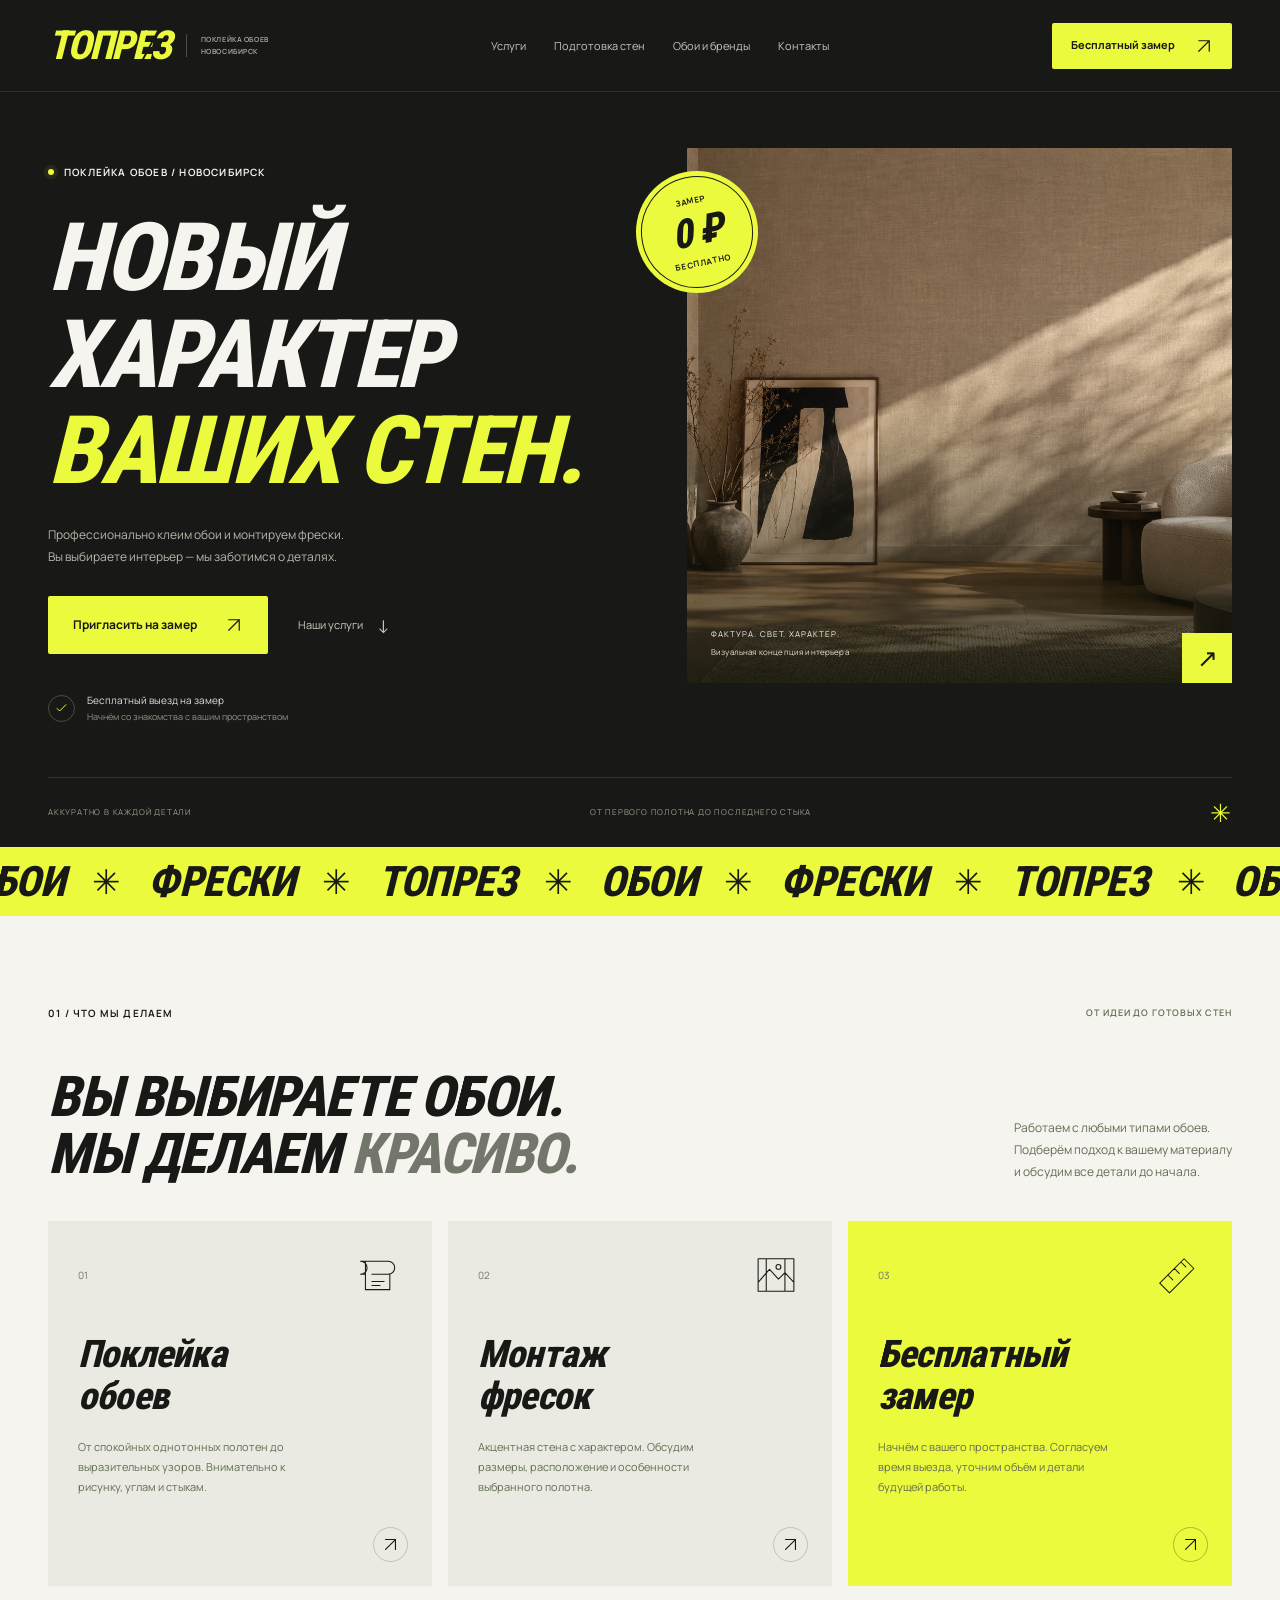
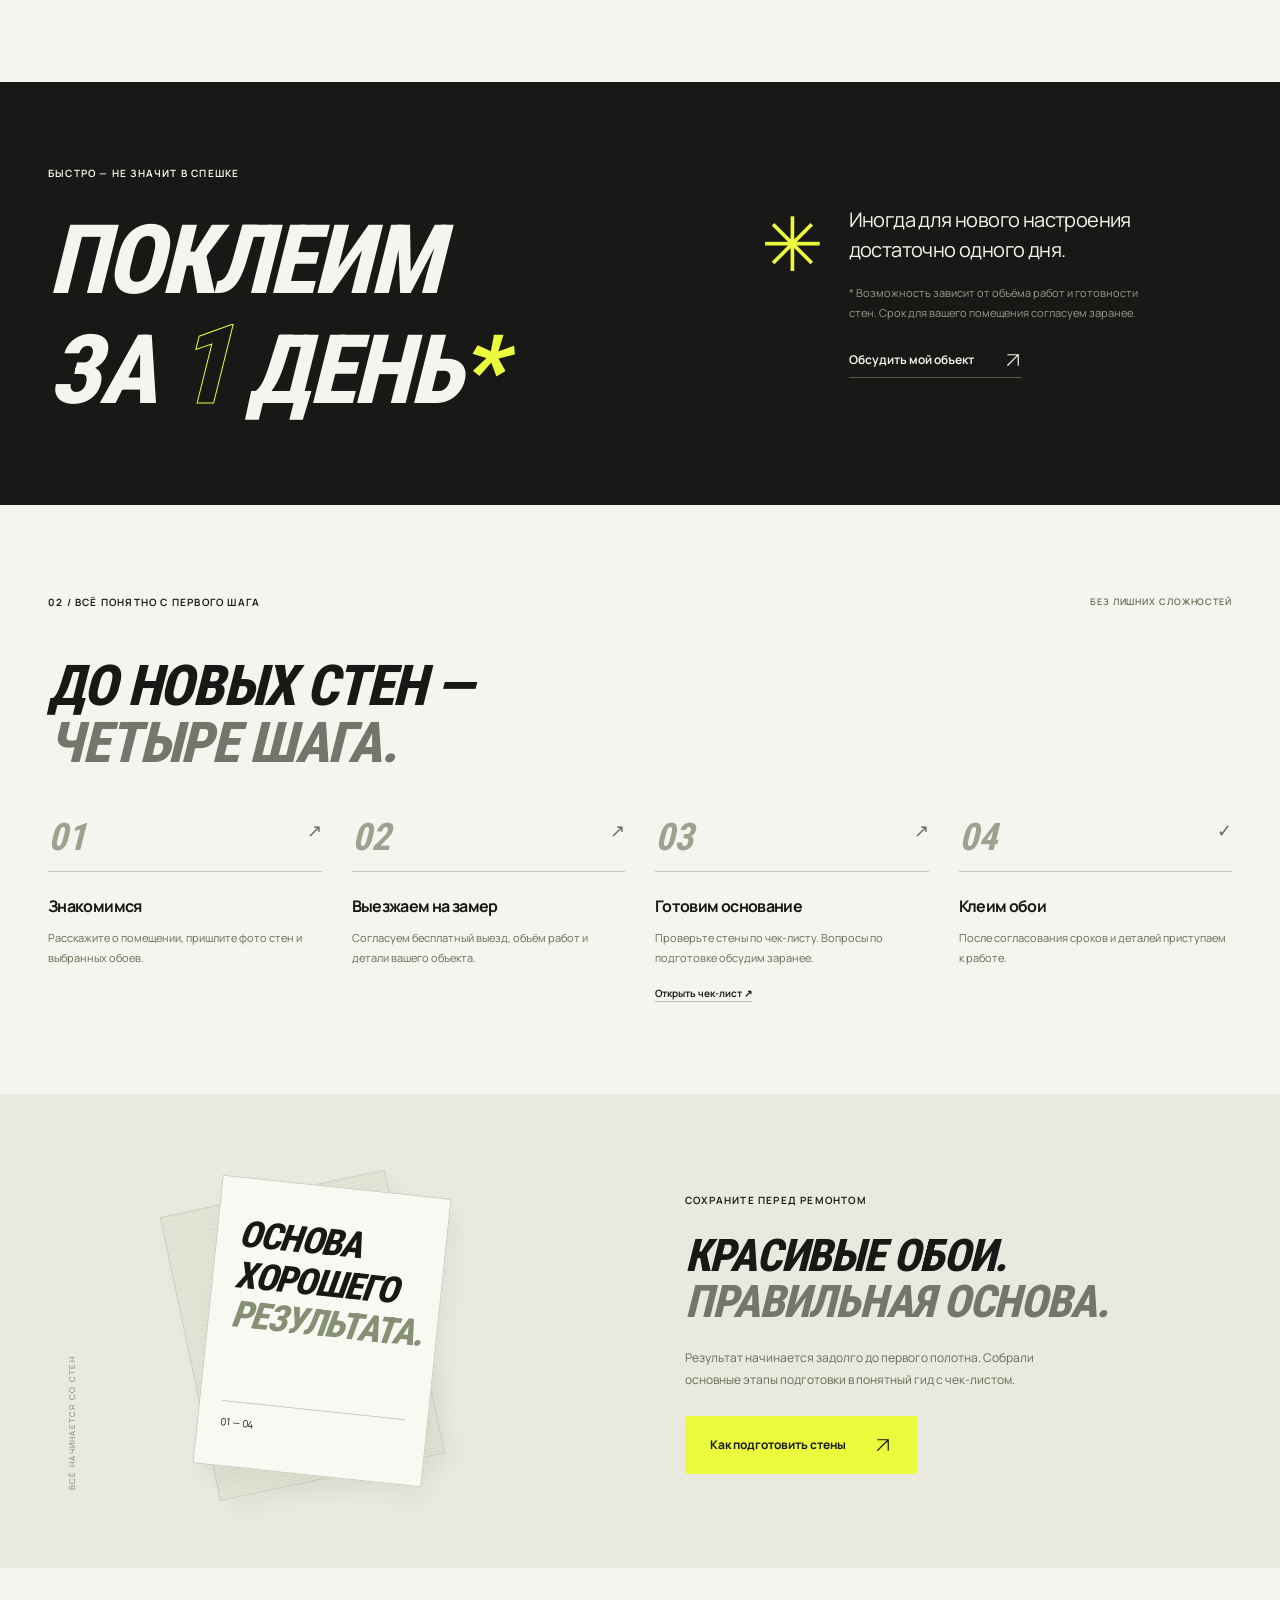
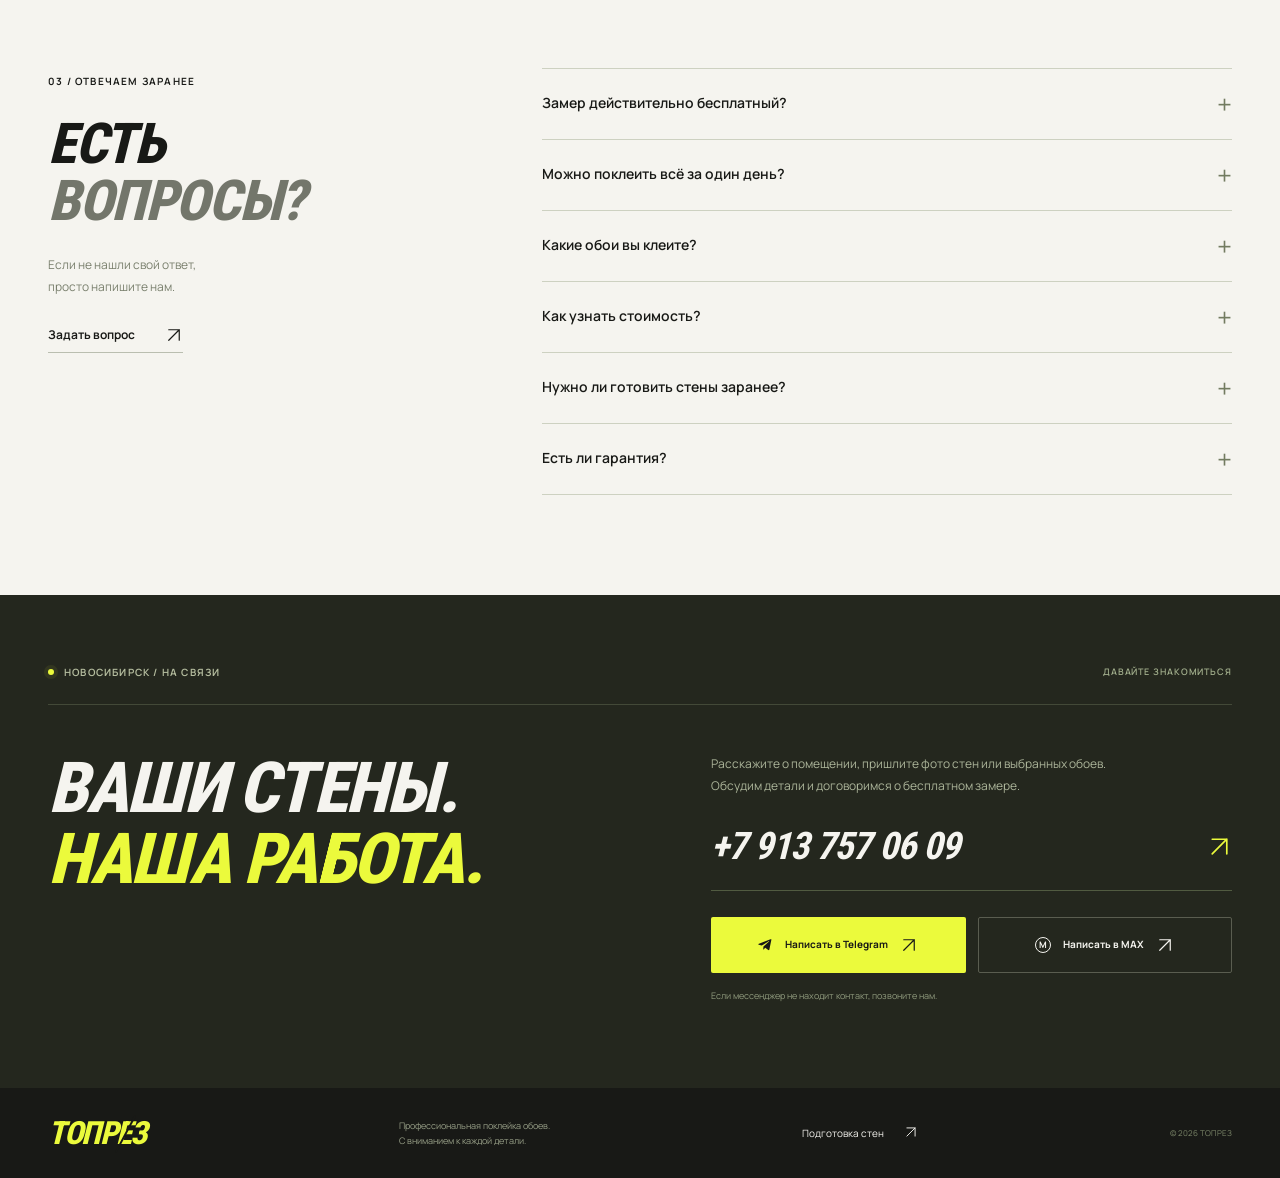
==== index.html @ 68a61044 "Publish TOPREZ wallpaper installation website" ====
<!doctype html><html lang="ru"><head><meta charset="UTF-8"><meta name="viewport" content="width=device-width,initial-scale=1"><meta name="theme-color" content="#181916"><title>ТОПРЕЗ — поклейка обоев в Новосибирске</title><meta name="description" content="Профессиональная поклейка любых типов обоев и монтаж фресок в Новосибирске. Бесплатный выезд на замеры."><meta property="og:title" content="ТОПРЕЗ — поклейка обоев в Новосибирске"><meta property="og:description" content="Профессиональная поклейка любых типов обоев и монтаж фресок в Новосибирске. Бесплатный выезд на замеры."><meta property="og:type" content="website"><link rel="icon" href="assets/favicon.svg" type="image/svg+xml"><link rel="stylesheet" href="assets/style.css"><script src="assets/settings.js" defer></script><script src="assets/app.js" defer></script></head><body class="page-home"><a class="skip-link" href="#main">К содержанию</a><header class="site-header"><div class="wrap header-inner"><a class="brand" href="index.html" aria-label="ТОПРЕЗ — главная"><span class="wordmark">ТОПРЕЗ<span class="brand-cut" aria-hidden="true"></span></span><span class="brand-caption">ПОКЛЕЙКА ОБОЕВ <br>НОВОСИБИРСК</span></a><nav id="navigation" aria-label="Основная навигация"><a href="index.html#services">Услуги</a><a  href="preparation/index.html">Подготовка стен</a><a  href="wallpapers/index.html">Обои и бренды</a><a href="#contact">Контакты</a></nav><button class="button button-small header-cta" data-contact>Бесплатный замер <svg viewBox="0 0 24 24" fill="none" aria-hidden="true"><path d="M5 19 19 5M5 5h14v14"/></svg></button><button class="menu-button" aria-label="Открыть меню" aria-expanded="false" aria-controls="navigation"><span></span><span></span></button></div></header><main id="main"><section class="hero"><div class="wrap hero-grid"><div class="hero-copy"><span class="eyebrow"><span class="dot"></span> ПОКЛЕЙКА ОБОЕВ / НОВОСИБИРСК</span><h1>НОВЫЙ <br>ХАРАКТЕР <br><span>ВАШИХ СТЕН.</span></h1><p class="hero-description">Профессионально клеим обои и монтируем фрески.<br class="desktop-only"> Вы выбираете интерьер — мы заботимся о деталях.</p><div class="hero-actions"><button class="button" data-contact>Пригласить на замер <svg viewBox="0 0 24 24" fill="none" aria-hidden="true"><path d="M5 19 19 5M5 5h14v14"/></svg></button><a class="hero-secondary" href="#services">Наши услуги <span>↓</span></a></div><div class="hero-guarantee"><svg viewBox="0 0 24 24" fill="none" aria-hidden="true"><path d="m5 12 4 4L19 6"/></svg><span>Бесплатный выезд на замер <br><small>Начнём со знакомства с вашим пространством</small></span></div></div><div class="hero-visual"><img src="assets/interior.webp" width="1536" height="1024" fetchpriority="high" alt="Пример интерьера: фактурные бежевые обои, мягкое кресло и тёплый солнечный свет"><div class="image-caption"><span>ФАКТУРА. СВЕТ. ХАРАКТЕР.</span><span>Визуальная концепция интерьера</span></div><div class="hero-stamp"><span>ЗАМЕР</span><strong>0 ₽</strong><span>БЕСПЛАТНО</span></div><div class="image-corner" aria-hidden="true">↗</div></div></div><div class="hero-bottom wrap"><span>АККУРАТНО В КАЖДОЙ ДЕТАЛИ</span><span>ОТ ПЕРВОГО ПОЛОТНА ДО ПОСЛЕДНЕГО СТЫКА</span><span class="tiny-cross" aria-hidden="true">✳</span></div></section>
<div class="brand-strip" aria-hidden="true"><div>ОБОИ <span>✳</span> ФРЕСКИ <span>✳</span> ТОПРЕЗ <span>✳</span> ОБОИ <span>✳</span> ФРЕСКИ <span>✳</span> ТОПРЕЗ <span>✳</span> ОБОИ <span>✳</span> ФРЕСКИ</div></div>
<section class="services light-section" id="services"><div class="wrap"><div class="section-top"><span class="eyebrow">01 / ЧТО МЫ ДЕЛАЕМ</span><span class="section-number">ОТ ИДЕИ ДО ГОТОВЫХ СТЕН</span></div><div class="section-heading"><h2>ВЫ ВЫБИРАЕТЕ ОБОИ. <br>МЫ ДЕЛАЕМ <em>КРАСИВО.</em></h2><p>Работаем с любыми типами обоев. <br>Подберём подход к вашему материалу <br>и обсудим все детали до начала.</p></div><div class="service-grid"><article class="service-card"><div class="card-top"><span>01</span><svg viewBox="0 0 64 64" fill="none" aria-hidden="true"><path d="M13 15h34a8 8 0 0 1 0 16H27M13 15a8 8 0 1 1 0 16h6V15m0 0v35h30V31M27 40h15M27 45h10"/></svg></div><h3>Поклейка <br>обоев</h3><p>От спокойных однотонных полотен до выразительных узоров. Внимательно к рисунку, углам и стыкам.</p><button class="circle-link" data-contact aria-label="Обсудить поклейку обоев"><svg viewBox="0 0 24 24" fill="none" aria-hidden="true"><path d="M5 19 19 5M5 5h14v14"/></svg></button></article><article class="service-card"><div class="card-top"><span>02</span><svg viewBox="0 0 64 64" fill="none" aria-hidden="true"><path d="M10 12h44v40H10zM10 41l14-16 11 12 8-8 11 12M20 12v40M43 12v40"/><circle cx="35" cy="22" r="3"/></svg></div><h3>Монтаж <br>фресок</h3><p>Акцентная стена с характером. Обсудим размеры, расположение и особенности выбранного полотна.</p><button class="circle-link" data-contact aria-label="Обсудить монтаж фрески"><svg viewBox="0 0 24 24" fill="none" aria-hidden="true"><path d="M5 19 19 5M5 5h14v14"/></svg></button></article><article class="service-card service-card-yellow"><div class="card-top"><span>03</span><svg viewBox="0 0 64 64" fill="none" aria-hidden="true"><path d="m12 42 30-30 12 12-30 30zM22 32l6 6M30 24l6 6M38 16l6 6"/></svg></div><h3>Бесплатный <br>замер</h3><p>Начнём с вашего пространства. Согласуем время выезда, уточним объём и детали будущей работы.</p><button class="circle-link" data-contact aria-label="Договориться о бесплатном замере"><svg viewBox="0 0 24 24" fill="none" aria-hidden="true"><path d="M5 19 19 5M5 5h14v14"/></svg></button></article></div></div></section>
<section class="day-section"><div class="wrap day-grid"><div><span class="eyebrow">БЫСТРО — НЕ ЗНАЧИТ В СПЕШКЕ</span><h2>ПОКЛЕИМ <br>ЗА <span class="outline-text">1</span> ДЕНЬ<span class="yellow">*</span></h2></div><div class="day-copy"><span class="asterisk" aria-hidden="true">✳</span><p>Иногда для нового настроения <br>достаточно одного дня.</p><small>* Возможность зависит от объёма работ и готовности стен. Срок для вашего помещения согласуем заранее.</small><button class="text-link light-link" data-contact>Обсудить мой объект <svg viewBox="0 0 24 24" fill="none" aria-hidden="true"><path d="M5 19 19 5M5 5h14v14"/></svg></button></div></div></section>
<section class="process light-section"><div class="wrap"><div class="section-top"><span class="eyebrow">02 / ВСЁ ПОНЯТНО С ПЕРВОГО ШАГА</span><span class="section-number">БЕЗ ЛИШНИХ СЛОЖНОСТЕЙ</span></div><h2>ДО НОВЫХ СТЕН — <br><em>ЧЕТЫРЕ ШАГА.</em></h2><div class="steps-grid"><article><span class="step-no">01<span>↗</span></span><h3>Знакомимся</h3><p>Расскажите о помещении, пришлите фото стен и выбранных обоев.</p></article><article><span class="step-no">02<span>↗</span></span><h3>Выезжаем на замер</h3><p>Согласуем бесплатный выезд, объём работ и детали вашего объекта.</p></article><article><span class="step-no">03<span>↗</span></span><h3>Готовим основание</h3><p>Проверьте стены по чек-листу. Вопросы по подготовке обсудим заранее.</p><a href="preparation/index.html">Открыть чек-лист ↗</a></article><article><span class="step-no">04<span>✓</span></span><h3>Клеим обои</h3><p>После согласования сроков и деталей приступаем к работе.</p></article></div></div></section>
<section class="preparation-teaser"><div class="wrap prep-teaser-grid"><div class="paper-art" aria-hidden="true"><div class="paper-sheet sheet-back"></div><div class="paper-sheet sheet-front"><span>ОСНОВА <br>ХОРОШЕГО <br><b>РЕЗУЛЬТАТА.</b></span><i>01 — 04</i></div><span class="paper-note">ВСЁ НАЧИНАЕТСЯ СО СТЕН</span></div><div><span class="eyebrow">СОХРАНИТЕ ПЕРЕД РЕМОНТОМ</span><h2>КРАСИВЫЕ ОБОИ. <br><em>ПРАВИЛЬНАЯ ОСНОВА.</em></h2><p>Результат начинается задолго до первого полотна. Собрали основные этапы подготовки в понятный гид с чек-листом.</p><a class="button" href="preparation/index.html">Как подготовить стены <svg viewBox="0 0 24 24" fill="none" aria-hidden="true"><path d="M5 19 19 5M5 5h14v14"/></svg></a></div></div></section>
<section class="faq light-section"><div class="wrap faq-grid"><div><span class="eyebrow">03 / ОТВЕЧАЕМ ЗАРАНЕЕ</span><h2>ЕСТЬ <br><em>ВОПРОСЫ?</em></h2><p>Если не нашли свой ответ, <br>просто напишите нам.</p><button class="text-link" data-contact>Задать вопрос <svg viewBox="0 0 24 24" fill="none" aria-hidden="true"><path d="M5 19 19 5M5 5h14v14"/></svg></button></div><div class="faq-list"><details><summary>Замер действительно бесплатный?<span aria-hidden="true">+</span></summary><p>Да, выезд на замеры бесплатный. Свяжитесь с нами, чтобы согласовать адрес и удобное время.</p></details><details><summary>Можно поклеить всё за один день?<span aria-hidden="true">+</span></summary><p>Это зависит от объёма работ, выбранного материала и готовности стен. Возможность поклейки за один день обсудим для вашего помещения заранее.</p></details><details><summary>Какие обои вы клеите?<span aria-hidden="true">+</span></summary><p>Работаем с любыми типами обоев и монтируем фрески. Пришлите название материала, фото этикетки или ссылку — обсудим детали вашего объекта.</p></details><details><summary>Как узнать стоимость?<span aria-hidden="true">+</span></summary><p>Стоимость зависит от объёма и особенностей работ. Напишите нам, приложите фото стен и выбранных обоев. Детали согласуем перед началом.</p></details><details><summary>Нужно ли готовить стены заранее?<span aria-hidden="true">+</span></summary><p>Да, обоям нужно подготовленное основание. Основные этапы собраны на отдельной странице «Подготовка стен». Если сомневаетесь в состоянии стен, обсудите это с нами до начала работ.</p></details><details><summary>Есть ли гарантия?<span aria-hidden="true">+</span></summary><p>Да, предоставляем гарантию качества. Условия и срок гарантии уточняйте при согласовании работ.</p></details></div></div></section></main><section class="contact-section" id="contact"><div class="wrap"><div class="section-top"><span class="eyebrow"><span class="dot"></span> НОВОСИБИРСК / НА СВЯЗИ</span><span class="section-number">ДАВАЙТЕ ЗНАКОМИТЬСЯ</span></div><div class="contact-grid"><h2>ВАШИ СТЕНЫ. <br><span>НАША РАБОТА.</span></h2><div class="contact-copy"><p>Расскажите о помещении, пришлите фото стен или выбранных обоев. Обсудим детали и договоримся о бесплатном замере.</p><a class="phone-link" href="tel:+79137570609">+7 913 757 06 09 <svg viewBox="0 0 24 24" fill="none" aria-hidden="true"><path d="M5 19 19 5M5 5h14v14"/></svg></a><div class="contact-buttons"><a class="button" href="https://t.me/+79137570609" target="_blank" rel="noopener noreferrer"><svg viewBox="0 0 24 24" aria-hidden="true" fill="currentColor"><path d="M21.4 4.2 18.2 20c-.2 1.1-.9 1.3-1.8.8l-4.8-3.5-2.3 2.2c-.3.3-.5.5-1 .5l.4-4.9 9-8.1c.4-.4-.1-.6-.6-.3L6 13.7l-4.8-1.5c-1-.3-1-1 .2-1.4L20 3.6c.9-.3 1.7.2 1.4.6Z"/></svg> Написать в Telegram <svg viewBox="0 0 24 24" fill="none" aria-hidden="true"><path d="M5 19 19 5M5 5h14v14"/></svg></a><button class="button button-outline" data-max><span class="max-symbol" aria-hidden="true">М</span> Написать в MAX <svg viewBox="0 0 24 24" fill="none" aria-hidden="true"><path d="M5 19 19 5M5 5h14v14"/></svg></button></div><p class="contact-note">Если мессенджер не находит контакт, позвоните нам.</p></div></div></div></section><footer class="footer"><div class="wrap footer-inner"><a class="brand" href="index.html" aria-label="ТОПРЕЗ — главная"><span class="wordmark">ТОПРЕЗ<span class="brand-cut" aria-hidden="true"></span></span></a><p>Профессиональная поклейка обоев. <br>С вниманием к каждой детали.</p><a href="preparation/index.html">Подготовка стен <svg viewBox="0 0 24 24" fill="none" aria-hidden="true"><path d="M5 19 19 5M5 5h14v14"/></svg></a><span>© 2026 ТОПРЕЗ</span></div></footer><div class="mobile-contact"><a href="tel:+79137570609" aria-label="Позвонить"><svg viewBox="0 0 24 24" fill="none" aria-hidden="true"><path d="m8 3 3 5-3 3c2 3 3 4 6 5l3-3 4 3c0 4-2 6-5 5C9 19 4 14 3 8 2 5 4 3 8 3Z"/></svg></a><button class="button" data-contact>Записаться на замер <svg viewBox="0 0 24 24" fill="none" aria-hidden="true"><path d="M5 19 19 5M5 5h14v14"/></svg></button></div><dialog id="contact-dialog" aria-labelledby="dialog-title"><button class="dialog-close" aria-label="Закрыть">×</button><div class="eyebrow">БЕСПЛАТНЫЙ ЗАМЕР</div><h2 id="dialog-title">ОБСУДИМ <br>ВАШИ СТЕНЫ?</h2><p id="dialog-copy">Выберите удобный способ связи. Расскажите, какие обои вы выбрали и когда планируете начать.</p><a class="dialog-phone" href="tel:+79137570609">+7 913 757 06 09</a><div class="dialog-actions"><a class="button" id="dialog-telegram" href="https://t.me/+79137570609" target="_blank" rel="noopener noreferrer"><svg viewBox="0 0 24 24" aria-hidden="true" fill="currentColor"><path d="M21.4 4.2 18.2 20c-.2 1.1-.9 1.3-1.8.8l-4.8-3.5-2.3 2.2c-.3.3-.5.5-1 .5l.4-4.9 9-8.1c.4-.4-.1-.6-.6-.3L6 13.7l-4.8-1.5c-1-.3-1-1 .2-1.4L20 3.6c.9-.3 1.7.2 1.4.6Z"/></svg> Telegram <svg viewBox="0 0 24 24" fill="none" aria-hidden="true"><path d="M5 19 19 5M5 5h14v14"/></svg></a><button class="button button-dark" id="dialog-max">MAX <svg viewBox="0 0 24 24" fill="none" aria-hidden="true"><path d="M5 19 19 5M5 5h14v14"/></svg></button><button class="button button-outline-dark" id="copy-phone">Скопировать номер</button><a class="dialog-call" href="tel:+79137570609"><svg viewBox="0 0 24 24" fill="none" aria-hidden="true"><path d="m8 3 3 5-3 3c2 3 3 4 6 5l3-3 4 3c0 4-2 6-5 5C9 19 4 14 3 8 2 5 4 3 8 3Z"/></svg> Позвонить</a></div><p id="copy-status" role="status" aria-live="polite"></p><a id="open-max" class="text-link" href="https://web.max.ru/" target="_blank" rel="noopener noreferrer" hidden>Открыть MAX <svg viewBox="0 0 24 24" fill="none" aria-hidden="true"><path d="M5 19 19 5M5 5h14v14"/></svg></a></dialog><div class="toast" role="status" aria-live="polite"></div></body></html>
---- assets/style.css ----
@font-face{font-family:Display;src:url('display.ttf') format('truetype');font-display:swap;font-weight:100 900}@font-face{font-family:Text;src:url('text.ttf') format('truetype');font-display:swap;font-weight:100 900}
:root{--ink:#181916;--yellow:#ebfa3c;--paper:#f5f4ef;--muted:#9e9f96;--line:#d8d8cf;--display:Display,'Arial Narrow',Impact,sans-serif;--text:Text,Arial,sans-serif}*{box-sizing:border-box}html{scroll-behavior:smooth;scroll-padding-top:96px}body{margin:0;background:var(--ink);color:var(--paper);font:15px/1.6 var(--text);-webkit-font-smoothing:antialiased}body.menu-open,body.dialog-open{overflow:hidden}button,input{font:inherit}a{color:inherit;text-decoration:none}button{cursor:pointer}button,a,input,summary{touch-action:manipulation}button{color:inherit}svg{width:24px;height:24px;flex-shrink:0;stroke:currentColor;stroke-width:1.6;stroke-linecap:round;stroke-linejoin:round}svg[fill=currentColor]{stroke:none}img{max-width:100%;display:block}button{border:0;background:none}button:disabled{cursor:default}a:focus-visible,button:focus-visible,summary:focus-visible,[tabindex]:focus-visible{outline:3px solid #8b9c00;outline-offset:5px}.site-header a:focus-visible,.site-header button:focus-visible,.contact-section a:focus-visible,.contact-section button:focus-visible{outline-color:var(--yellow)}[hidden]{display:none!important}::selection{background:var(--yellow);color:var(--ink)}h1,h2,h3,p{margin-top:0}h1,h2{font-family:var(--display);font-weight:800;font-style:italic;letter-spacing:-.025em;line-height:1.02}h1{font-size:clamp(64px,7.9vw,120px)}h2{font-size:clamp(40px,4.4vw,66px)}h3{font-size:22px;line-height:1.25;letter-spacing:-.04em}h2 em{font-style:inherit;color:#73766b}p{margin-bottom:24px}small{font-size:12px;line-height:1.6}a,button{transition:background .2s,color .2s,transform .2s}.wrap{width:min(1320px,calc(100% - 96px));margin-inline:auto}.yellow{color:var(--yellow)}.eyebrow{font-size:10px;letter-spacing:.12em;font-weight:650;display:inline-flex;gap:10px;align-items:center;line-height:1.5}.dot{width:6px;height:6px;border-radius:50%;background:var(--yellow);display:inline-block;box-shadow:0 0 0 4px #ebfa3c12}.section-top{display:flex;justify-content:space-between;gap:24px;align-items:center;margin-bottom:48px}.section-number{font-size:9px;font-weight:600;letter-spacing:.1em;color:#797c70}.button{display:inline-flex;justify-content:center;align-items:center;gap:28px;padding:19px 24px;background:var(--yellow);color:var(--ink);font-size:12px;font-weight:700;line-height:1.3;min-height:56px;border:1px solid transparent;border-radius:2px}.button:hover{background:#f2ff78;transform:translateY(-2px)}.button svg{width:18px;height:18px}.button-small{min-height:44px;padding:13px 18px;gap:20px;font-size:11px}.button-dark{background:var(--ink);color:var(--paper)}.button-dark:hover{background:#34362e}.button-outline{border-color:#5a5d50;background:transparent;color:var(--paper)}.button-outline:hover{background:#303228}.button-outline-dark{background:transparent;border-color:#c3c6b8;color:var(--ink)}.button-outline-dark:hover{background:#e2e5d7}.text-link{display:inline-flex;gap:30px;align-items:center;padding:0 0 8px;border-bottom:1px solid #babeb0;font-size:12px;line-height:1.5;font-weight:650;color:var(--ink)}.text-link svg{width:18px;height:18px}.text-link:hover{gap:36px;color:#6d7605}.light-link{color:var(--paper);border-color:#55594b}.light-link:hover{color:var(--yellow)}.light-section{background:var(--paper);color:var(--ink)}.skip-link{position:fixed;top:-100px;left:20px;padding:12px;background:var(--yellow);color:var(--ink);z-index:50}.skip-link:focus{top:16px}
/* Brand and navigation */
.site-header{height:92px;border-bottom:1px solid #ffffff17;background:#181916f5;position:relative;z-index:20}.header-inner{height:100%;display:flex;align-items:center;justify-content:space-between;gap:28px}.brand{display:inline-flex;align-items:center;gap:16px}.wordmark{font:italic 800 40px/.9 var(--display);letter-spacing:-.055em;color:var(--yellow);position:relative;display:inline-block;white-space:nowrap}.brand-caption{font-size:7px;font-weight:650;line-height:1.6;letter-spacing:.08em;color:#a4a69a;border-left:1px solid #4c4e44;padding-left:14px}.brand-cut{display:block;background:var(--ink);height:2px;width:41px;position:absolute;right:0;top:50%;transform:rotate(-62deg)}nav{display:flex;gap:28px;align-items:center}.site-header nav a{font-size:11px;color:#c5c7bd;white-space:nowrap}.site-header nav a:hover,.site-header nav a[aria-current]{color:var(--yellow)}.menu-button{display:none;width:42px;height:42px;padding:10px}.menu-button span{display:block;width:22px;height:1px;background:var(--paper);margin:6px 0;transition:transform .2s}.menu-button[aria-expanded=true] span:first-child{transform:translateY(3.5px) rotate(45deg)}.menu-button[aria-expanded=true] span:last-child{transform:translateY(-3.5px) rotate(-45deg)}
/* Main hero */
.hero{padding-top:56px;overflow:hidden}.hero-grid{display:grid;grid-template-columns:1.05fr 1fr;gap:36px;align-items:center}.hero-copy{position:relative;z-index:2;padding-block:10px}.hero h1{margin:28px 0 24px;font-size:clamp(60px,7.4vw,110px);line-height:1.02;white-space:nowrap}.hero h1 span{color:var(--yellow)}.hero-description{color:#b5b8aa;font-size:12px;line-height:1.85;max-width:400px;margin-bottom:28px}.hero-actions{display:flex;gap:30px;align-items:center}.hero-secondary{font-size:11px;display:flex;gap:14px;align-items:center;color:#c9ccbd}.hero-secondary:hover{color:var(--yellow)}.hero-secondary span{font-size:18px}.hero-guarantee{display:flex;gap:12px;align-items:center;margin-top:38px;color:#e0e2d7;font-size:10px;line-height:1.6}.hero-guarantee svg{color:var(--yellow);width:27px;height:27px;border:1px solid #4a4e3a;border-radius:50%;padding:5px}.hero-guarantee small{font-size:9px;color:#919584}.hero-visual{height:535px;position:relative;align-self:stretch;margin-left:15px;isolation:isolate}.hero-visual>img{height:100%;width:100%;object-fit:cover;object-position:57% center;border-radius:1px}.hero-visual::after{content:'';position:absolute;inset:50% 0 0;background:linear-gradient(transparent,#16180dd9);z-index:0}.image-caption{position:absolute;bottom:24px;left:24px;right:50px;z-index:1;display:flex;flex-direction:column;gap:5px;font-size:8px;letter-spacing:.12em}.image-caption span:last-child{font-size:8px;color:#e0e0d0;letter-spacing:.02em}.hero-stamp{position:absolute;top:28px;left:-46px;width:112px;height:112px;border-radius:50%;background:var(--yellow);color:var(--ink);display:flex;align-items:center;justify-content:center;flex-direction:column;transform:rotate(-12deg);z-index:2;border:1px solid var(--ink);box-shadow:0 0 0 5px var(--yellow);font-size:8px;font-weight:700;letter-spacing:.09em}.hero-stamp strong{font:italic 800 40px/1.25 var(--display);letter-spacing:-.03em}.image-corner{position:absolute;bottom:0;right:0;background:var(--yellow);color:var(--ink);font-size:25px;width:50px;height:50px;text-align:center;line-height:50px;z-index:1}.hero-bottom{border-top:1px solid #ffffff1c;margin-top:42px;padding-block:22px;display:flex;align-items:center;justify-content:space-between;font-size:8px;letter-spacing:.1em;color:#9b9f8d}.tiny-cross{font-size:25px;color:var(--yellow);line-height:1}.brand-strip{background:var(--yellow);color:var(--ink);overflow:hidden;padding:14px 0 13px}.brand-strip>div{font:italic 800 42px/1 var(--display);letter-spacing:-.01em;display:flex;align-items:center;gap:28px;white-space:nowrap;width:max-content;transform:translateX(-32px)}.brand-strip span{font:normal 34px/1 Arial}.services{padding:90px 0 96px}.section-heading{display:flex;justify-content:space-between;align-items:flex-end;gap:60px;margin-bottom:38px}.section-heading h2{margin:0;flex:1}.section-heading>p{font-size:12px;color:#74786b;max-width:300px;margin:0;line-height:1.85}.service-grid{display:grid;grid-template-columns:repeat(3,1fr);gap:16px}.service-card{padding:28px 30px;background:#eaeae2;min-height:365px;position:relative;transition:transform .25s,background .25s}.service-card:hover{transform:translateY(-5px);background:#e4e5da}.card-top{display:flex;justify-content:space-between;align-items:center;margin-bottom:33px}.card-top>span{font-size:10px;color:#737866}.card-top>svg{width:52px;height:52px;stroke-width:1.3}.service-card h3{font:italic 800 38px/1.08 var(--display);letter-spacing:-.02em;margin-bottom:20px}.service-card p{font-size:11px;max-width:240px;color:#6b7061;line-height:1.85;padding-bottom:32px;margin-bottom:0}.service-card-yellow{background:var(--yellow)}.service-card-yellow:hover{background:#e5f23c}.service-card-yellow p{color:#4d532b}.circle-link{position:absolute;right:24px;bottom:24px;width:35px;height:35px;border:1px solid #c0c4b4;border-radius:50%;display:grid;place-items:center}.circle-link:hover{background:var(--ink);color:var(--yellow);border-color:var(--ink);transform:rotate(6deg)}.circle-link svg{width:17px;height:17px}.service-card-yellow .circle-link{border-color:#acb929}.day-section{padding:78px 0 82px;background:var(--ink)}.day-grid{display:grid;grid-template-columns:1.3fr 1fr;gap:100px}.day-section h2{font-size:clamp(65px,7.5vw,110px);margin:28px 0 0}.outline-text{-webkit-text-stroke:1px var(--yellow);color:transparent;font-size:1.15em}.day-copy{display:grid;grid-template-columns:60px 1fr;align-content:center;gap:0 28px}.asterisk{font-size:75px;line-height:1;color:var(--yellow);grid-row:1/4}.day-copy p{font-size:20px;line-height:1.5;margin:0 0 18px;letter-spacing:-.03em}.day-copy small{font-size:11px;color:#969d89;max-width:300px;line-height:1.8;margin-bottom:28px}.day-copy .text-link{justify-self:start}.process{padding:90px 0}.process h2{margin-bottom:45px}.steps-grid{display:grid;grid-template-columns:repeat(4,1fr);gap:30px}.step-no{display:flex;justify-content:space-between;border-bottom:1px solid #c7cbbb;padding-bottom:15px;margin-bottom:24px;font:italic 700 38px/1 var(--display);color:#9ca28d}.step-no>span{font:normal 18px var(--text);color:#686e5b}.steps-grid h3{font-size:16px;letter-spacing:-.04em;margin-bottom:12px}.steps-grid p{font-size:11px;color:#737969;line-height:1.85;margin:0}.steps-grid a{font-size:10px;font-weight:650;display:inline-block;margin-top:16px;border-bottom:1px solid #b8bfaa}.steps-grid a:hover{color:#777f05}.preparation-teaser{background:#e9e9df;color:var(--ink);padding:72px 0}.prep-teaser-grid{display:grid;grid-template-columns:1fr 1fr;gap:90px;align-items:center}.prep-teaser-grid h2{font-size:45px;margin:22px 0}.prep-teaser-grid p{font-size:12px;color:#6d7462;max-width:365px;line-height:1.85}.paper-art{position:relative;height:330px;display:flex;align-items:center;justify-content:center}.paper-sheet{position:absolute;width:230px;height:290px;background:#f9f9f3;border:1px solid #c9cdbd;box-shadow:8px 12px 20px #4b50300d}.sheet-back{transform:rotate(-12deg) translate(-20px,0);background:repeating-linear-gradient(0deg,#e5e5da,#e5e5da 1px,#e0e0d3 1px,#e0e0d3 4px)}.sheet-front{transform:rotate(6deg);padding:36px 22px;display:flex;flex-direction:column;justify-content:space-between}.sheet-front>span{font:italic 800 37px/1.1 var(--display);letter-spacing:-.04em}.sheet-front b{font-weight:800;color:#878f74}.sheet-front i{font-size:10px;font-style:normal;border-top:1px solid #c7cdba;padding-top:12px}.paper-note{position:absolute;bottom:5px;left:18px;writing-mode:vertical-rl;font-size:8px;letter-spacing:.16em;transform:rotate(180deg);color:#7a8468}.faq{padding:100px 0}.faq-grid{display:grid;grid-template-columns:.8fr 1.4fr;gap:100px}.faq h2{margin:24px 0}.faq-grid>div>p{font-size:12px;color:#7a806e;line-height:1.8}.faq details{border-bottom:1px solid #cdd1c1}.faq details:first-child{border-top:1px solid #cdd1c1}.faq summary{display:flex;align-items:center;justify-content:space-between;gap:20px;list-style:none;padding:22px 0;font-size:14px;font-weight:600;cursor:pointer}.faq summary::-webkit-details-marker{display:none}.faq summary span{font-weight:400;font-size:26px;color:#727b60;line-height:1}.faq details[open] summary span{transform:rotate(45deg)}.faq details>p{font-size:12px;color:#707a60;line-height:1.9;max-width:540px;margin:0 40px 24px 0}
/* Contacts */
.contact-section{padding:70px 0 84px;background:#24271e}.contact-section .section-top{border-bottom:1px solid #434938;padding-bottom:24px}.contact-section .eyebrow{color:#b4bc9e}.contact-section .section-number{color:#8c967b}.contact-grid{display:grid;grid-template-columns:1.1fr 1fr;gap:90px;align-items:start}.contact-grid h2{font-size:clamp(50px,5.5vw,80px);margin:0;white-space:nowrap}.contact-grid h2>span{color:var(--yellow)}.contact-copy>p{font-size:12px;color:#acb59a;line-height:1.9;max-width:410px;margin-bottom:24px}.phone-link{font:italic 700 38px/1.3 var(--display);display:flex;align-items:center;justify-content:space-between;border-bottom:1px solid #515b41;padding-bottom:18px;margin-bottom:26px;letter-spacing:-.025em}.phone-link:hover{color:var(--yellow)}.phone-link>svg{color:var(--yellow);width:25px;height:25px}.contact-buttons{display:flex;gap:12px}.contact-buttons .button{font-size:10px;gap:12px;padding:16px 18px;flex:1}.contact-buttons .button>svg:first-child{width:15px;height:15px}.contact-copy .contact-note{font-size:9px;margin:14px 0 0;color:#909b7e}.max-symbol{border:1.5px solid currentColor;border-radius:50%;font-size:9px;width:16px;height:16px;line-height:14px;text-align:center}.footer{background:var(--ink);padding:30px 0}.footer-inner{display:flex;align-items:center;justify-content:space-between;gap:24px}.footer .wordmark{font-size:32px}.footer p{font-size:9px;color:#979f87;line-height:1.7;margin:0}.footer-inner>a:not(.brand){display:flex;gap:20px;font-size:10px}.footer-inner>a>svg{width:14px;height:14px}.footer-inner>span{font-size:8px;color:#7e896b}.mobile-contact{display:none}dialog{border:0;border-radius:3px;width:min(510px,calc(100% - 32px));max-height:90dvh;overflow-y:auto;background:var(--paper);color:var(--ink);padding:44px;box-shadow:0 24px 100px #0007}dialog::backdrop{background:#11160ed4;backdrop-filter:blur(8px)}.dialog-close{position:absolute;right:15px;top:12px;font-size:30px;width:42px;height:42px;line-height:1;color:#737c65}.dialog-close:hover{color:var(--ink);background:#e5e8dc}.dialog-close:focus-visible{outline-offset:-3px}dialog h2{font-size:54px;margin:22px 0}dialog p{font-size:12px;line-height:1.8;color:#6e775f}.dialog-phone{font:italic 700 32px var(--display);letter-spacing:-.02em;display:inline-block;margin-bottom:24px}.dialog-phone:hover{color:#7b8500}.dialog-actions{display:grid;grid-template-columns:1fr 1fr;gap:10px}.dialog-actions .button{gap:14px;font-size:11px;padding:16px 12px}.dialog-call{display:flex;align-items:center;justify-content:center;gap:8px;font-size:11px}.dialog-call svg{width:16px;height:16px}#copy-status{margin:14px 0 0;font-size:11px;min-height:18px}.toast{position:fixed;bottom:28px;left:50%;transform:translate(-50%,20px);padding:12px 22px;border:1px solid #4a5536;background:var(--ink);color:var(--paper);font-size:12px;opacity:0;pointer-events:none;transition:.2s;z-index:80}.toast.visible{opacity:1;transform:translate(-50%,0)}
/* Inner pages */
.subhero{padding:36px 0 68px;background:var(--ink)}.breadcrumb{display:inline-flex;gap:14px;font-size:10px;color:#919b7e;margin-bottom:44px}.breadcrumb:hover{color:var(--yellow)}.subhero-grid{display:grid;grid-template-columns:1.6fr 1fr;gap:80px;align-items:end}.subhero h1{font-size:clamp(55px,6.6vw,96px);margin:24px 0 0}.subhero h1 span{color:var(--yellow)}.subhero-aside{padding-bottom:6px}.big-asterisk{font-size:90px;color:var(--yellow);display:block;line-height:1;margin-bottom:20px}.subhero-aside p{font-size:14px;line-height:1.9;color:#a5b092;margin-bottom:26px}.subhero-aside .text-link{font-size:11px}.prep-content{padding:64px 0 86px}.prep-layout{display:grid;grid-template-columns:290px 1fr;gap:90px;align-items:start}.prep-sidebar{position:sticky;top:28px}.checklist-progress{background:#e8eadf;padding:28px}.progress-count{display:flex;align-items:baseline;gap:10px;margin:20px 0 8px}.progress-count strong{font:italic 800 76px/1 var(--display)}.progress-count span{font:italic 600 30px/1 var(--display);color:#8b9679}.checklist-progress>p{font-size:10px;color:#6e7a5e;margin:0 0 14px}.checklist-progress progress{width:100%;height:5px;display:block;border:0;border-radius:0;background:#cbd1bb;accent-color:#5e6e22}.checklist-progress progress::-webkit-progress-bar{background:#cbd1bb}.checklist-progress progress::-webkit-progress-value{background:#5e6e22}.checklist-progress nav{margin:28px 0;display:flex;align-items:stretch;flex-direction:column;gap:0}.checklist-progress nav a{display:flex;gap:14px;padding:12px 0;border-bottom:1px solid #ced5be;font-size:11px}.checklist-progress nav a:first-child{border-top:1px solid #ced5be}.checklist-progress nav a span{color:#8b9874;font-size:9px}.checklist-progress nav a:hover{color:#657603}.checklist-actions{display:flex;flex-direction:column;gap:14px}.checklist-actions .button{font-size:11px;padding:14px;min-height:46px}.reset-link{font-size:10px;color:#717e5d;text-decoration:underline;text-underline-offset:4px;padding:8px}.checklist-progress>small{font-size:8px;color:#737f60;display:block;margin-top:14px;text-align:center}.prep-intro>p{font-size:18px;letter-spacing:-.035em;line-height:1.6;max-width:650px}.prep-intro>small{font-size:11px;color:#818c6e;display:block;max-width:600px}.prep-step{padding:40px 0;border-bottom:1px solid #cdd5be;scroll-margin-top:20px}.prep-step:first-of-type{padding-top:45px}.prep-step-heading{display:flex;gap:22px;align-items:center;margin-bottom:22px}.prep-no{font:italic 800 53px/1 var(--display);color:#a0ad8b;min-width:62px}.prep-step-heading .eyebrow{font-size:8px;color:#85926f}.prep-step h2{font-size:32px;font-style:normal;letter-spacing:-.03em;line-height:1.2;margin:7px 0 0}.prep-description{font-size:12px;line-height:1.8;color:#7d886b;max-width:610px;margin-bottom:20px}.check-items{display:flex;flex-direction:column;gap:10px}.check-item{position:relative;display:flex;align-items:flex-start;gap:16px;border:1px solid #d6ddca;padding:17px 20px;cursor:pointer;transition:background .15s,border .15s;font-size:12px;line-height:1.8;background:#eeeee6}.check-item:hover{background:#e6e9dc;border-color:#b6c49e}.check-item input{position:absolute;opacity:0;width:24px;height:24px;margin:0}.custom-check{width:22px;height:22px;border:1px solid #b3bea2;display:grid;place-items:center;flex-shrink:0;margin-top:1px;background:var(--paper)}.custom-check svg{width:15px;height:15px;opacity:0}.check-item input:checked+.custom-check{background:var(--yellow);border-color:#adb92e}.check-item input:checked+.custom-check svg{opacity:1}.check-item:has(input:checked){background:#e6ebd8}.check-item input:focus-visible+.custom-check{outline:3px solid #718316;outline-offset:3px}.prep-finish{display:flex;gap:24px;margin-top:32px;padding:24px;background:#e7ecda;align-items:center}.prep-finish>span{font-size:42px;color:#667c20;line-height:1}.prep-finish h3{font-size:18px;margin:0 0 8px}.prep-finish p{font-size:11px;color:#778766;margin:0;line-height:1.7}
/* Wallpapers and editorial brands */
.texture-section{padding:76px 0 90px}.texture-grid{display:grid;grid-template-columns:1fr 1fr;gap:80px;align-items:center}.texture-preview{height:460px;position:relative;isolation:isolate;overflow:hidden;background-color:#c2b59b;box-shadow:inset 0 0 70px #55462b20;transition:background-color .6s}.texture-linen{background-image:repeating-linear-gradient(0deg,#fff1 0,#fff1 1px,#00000004 1px,#00000004 3px),repeating-linear-gradient(90deg,#fff1 0,#fff1 1px,transparent 1px,transparent 4px)}.texture-pattern{background-color:#a7b1a0;background-image:repeating-linear-gradient(60deg,transparent 0,transparent 55px,#e7edd066 55px,#e7edd066 57px,transparent 57px,transparent 110px),repeating-linear-gradient(-60deg,transparent 0,transparent 55px,#e7edd066 55px,#e7edd066 57px,transparent 57px,transparent 110px)}.texture-mural{background-color:#b2baa5;background-image:radial-gradient(ellipse at 80% 100%,#616c4d 0,#616c4d 30%,transparent 30.4%),radial-gradient(ellipse at 15% 100%,#889071 0,#889071 50%,transparent 50.4%),radial-gradient(ellipse at 70% 100%,#d8cdb3 0,#d8cdb3 65%,transparent 65.3%)}.texture-light{position:absolute;inset:0;background:linear-gradient(125deg,transparent 30%,#fff3 30.5%,#fff3 48%,transparent 48.5%);pointer-events:none}.sample-label{position:absolute;left:30px;bottom:35px;z-index:2;display:flex;flex-direction:column;gap:18px;color:#252a1a}.sample-label>span:first-child{font-size:9px;letter-spacing:.15em}.sample-label>span:last-child{font-size:9px}.sample-label strong{font:italic 800 58px/1.1 var(--display);letter-spacing:-.025em}.sample-roll{position:absolute;bottom:-10px;right:0;top:0;width:45px;background:linear-gradient(90deg,#57442110,#eee7cfb3 45%,#54452d3d);box-shadow:-16px 10px 18px #53472e14;border-radius:0 0 8px 4px;transform:skewY(-7deg);transform-origin:top}.texture-content h2{font-size:47px;margin-bottom:28px}.texture-tabs{display:flex;gap:8px;border-bottom:1px solid #c9d2b9;margin-bottom:28px}.texture-tabs button{padding:12px 16px;font-size:12px;border-bottom:2px solid transparent;color:#859273}.texture-tabs button:hover{color:var(--ink)}.texture-tabs button[aria-selected=true]{border-color:var(--ink);color:var(--ink);font-weight:700}.texture-content [role=tabpanel]{min-height:195px}.texture-content h3{font-size:24px;margin:14px 0 16px}.texture-content p{font-size:12px;color:#778666;line-height:1.9}.texture-content .eyebrow{font-size:9px;color:#8a9878}.brands-section{padding:0 0 80px}.brands-section .section-top{border-top:1px solid #c9d2b9;padding-top:35px}.brands-grid{display:grid;grid-template-columns:repeat(3,1fr);gap:18px}.brand-card{border:1px solid #d0d9c3;padding:24px;display:flex;flex-direction:column}.brand-swatch{height:135px;margin:-24px -24px 25px;position:relative;overflow:hidden}.brand-swatch::after{content:'';position:absolute;inset:0;background:linear-gradient(130deg,transparent 40%,#fff3 40.5%,#fff3 60%,transparent 60.5%)}.swatch-rasch{background:repeating-linear-gradient(0deg,#c5bda7 0,#c5bda7 2px,#bdb69e 2px,#bdb69e 4px)}.swatch-marburg{background-color:#acb09b;background-image:repeating-linear-gradient(45deg,transparent 0,transparent 19px,#e4e2ca66 19px,#e4e2ca66 21px,transparent 21px,transparent 40px)}.swatch-grandeco{background-color:#c7b397;background-image:radial-gradient(ellipse at 90% 100%,#8c967e 0,#8c967e 35%,transparent 35.5%),radial-gradient(ellipse at 25% 100%,#b9b89c 0,#b9b89c 48%,transparent 48.5%)}.brand-card>.eyebrow{font-size:8px;color:#83936d}.brand-card>h3{font-family:Georgia,serif;font-size:38px;letter-spacing:-.06em;margin:16px 0 20px;line-height:1.2;font-style:normal}.brand-card .rasch-logo{font-family:Arial,sans-serif;letter-spacing:-.08em;font-weight:800}.rasch-logo>span{font-size:10px;vertical-align:super;letter-spacing:normal}.brand-card .grandeco-logo{font-size:28px;letter-spacing:.035em;margin-top:22px;margin-bottom:24px}.brand-card p{font-size:11px;line-height:1.9;color:#7a8969;flex:1}.brand-card .text-link{font-size:11px;justify-content:space-between}.brands-note{font-size:10px;line-height:1.8;color:#879672;margin:22px 0 0;max-width:700px}.wallpaper-message{background:var(--yellow);color:var(--ink);padding:72px 0}.message-grid{display:grid;grid-template-columns:.8fr 1fr;gap:100px;align-items:center}.message-symbol{font-size:270px;font-weight:200;line-height:1;text-align:center}.message-grid h2{font-size:70px;margin:24px 0}.message-grid p{font-size:12px;line-height:1.9;max-width:450px}.wallpaper-subhero .subhero-aside{padding-bottom:6px}
/* Adaptation */
@media(min-width:1600px){.hero{padding-top:72px}.hero-visual{height:610px}.hero h1{font-size:120px}.hero-grid{gap:70px}.hero-bottom{margin-top:55px}}
@media(max-width:1200px){.wrap{width:calc(100% - 64px)}.brand-caption{display:none}nav{gap:18px}.hero-visual{height:490px}.hero-grid{gap:28px}.hero h1{font-size:8vw}.hero-stamp{width:95px;height:95px;left:-30px}.hero-stamp strong{font-size:34px}.hero-actions{gap:20px}.hero-actions .button{padding:18px;font-size:11px;gap:16px}.service-card{padding:24px}.service-card p{font-size:11px}.day-grid{gap:50px}.contact-grid{gap:50px}.contact-grid h2{font-size:6vw}.contact-buttons{flex-direction:column}.contact-buttons .button{justify-content:space-between}.prep-teaser-grid{gap:50px}.prep-teaser-grid h2{font-size:39px}.prep-layout{grid-template-columns:250px 1fr;gap:50px}.texture-grid{gap:50px}.texture-content h2{font-size:40px}.texture-preview{height:430px}.brand-card .grandeco-logo{font-size:23px}.subhero-grid{gap:50px}.subhero h1{font-size:7vw}.faq-grid{gap:60px}}
@media(max-width:900px){.header-cta{display:none}.site-header{height:80px}.hero{padding-top:40px}.hero-grid{grid-template-columns:1fr 1fr;gap:18px}.hero h1{font-size:8vw}.hero-description{font-size:11px}.hero-visual{height:430px;margin-left:0}.hero-actions{align-items:flex-start;flex-direction:column;gap:18px}.hero-guarantee{margin-top:24px}.hero-stamp{width:80px;height:80px;left:-18px;top:25px;font-size:6px}.hero-stamp strong{font-size:29px}.section-heading{gap:30px}.section-heading>p{max-width:230px;font-size:11px}.service-card{padding:22px;min-height:345px}.service-card h3{font-size:32px}.service-card p{font-size:10px}.card-top>svg{width:43px;height:43px}.day-grid{grid-template-columns:1fr 1fr;gap:40px}.day-section h2{font-size:8vw}.day-copy{grid-template-columns:1fr;gap:0}.asterisk{grid-row:auto;font-size:45px;margin-bottom:18px}.day-copy p{font-size:17px}.steps-grid{gap:22px}.steps-grid h3{font-size:14px}.steps-grid p{font-size:10px}.prep-teaser-grid{gap:28px}.prep-teaser-grid h2{font-size:34px}.paper-sheet{width:190px;height:260px}.sheet-front>span{font-size:31px}.faq-grid{gap:40px}.faq summary{font-size:12px}.contact-grid{gap:36px}.phone-link{font-size:32px}.footer-inner>p{display:none}.prep-layout{grid-template-columns:220px 1fr;gap:30px}.checklist-progress{padding:23px}.prep-step h2{font-size:28px}.prep-no{font-size:44px;min-width:48px}.prep-step-heading{gap:15px}.check-item{padding:16px;font-size:11px}.subhero-grid{grid-template-columns:1.4fr 1fr;gap:35px}.subhero h1{font-size:6.6vw}.subhero-aside p{font-size:12px}.texture-grid{gap:35px}.texture-content h2{font-size:34px}.texture-preview{height:410px}.sample-label strong{font-size:47px}.brand-card{padding:20px}.brand-swatch{margin:-20px -20px 20px}.brand-card .grandeco-logo{font-size:20px}.brand-card p{font-size:10px}.message-grid{gap:40px}.message-symbol{font-size:210px}}
@media(max-width:680px){html{scroll-padding-top:24px}.wrap{width:calc(100% - 40px)}.site-header{height:72px}.header-inner{gap:20px}.wordmark{font-size:35px}.brand-caption{display:block;font-size:6px;letter-spacing:.02em;padding-left:12px}.brand{gap:12px}.menu-button{display:block;margin-right:-10px}.site-header nav{display:none;position:absolute;top:71px;left:0;right:0;background:var(--ink);padding:24px 22px 32px;border-bottom:1px solid #3b432c;align-items:stretch;flex-direction:column;gap:0;box-shadow:0 22px 30px #0005}.site-header nav.open{display:flex}.site-header nav a{font-size:16px;padding:14px 4px;border-bottom:1px solid #ffffff13}.hero{padding-top:32px}.hero-grid{grid-template-columns:1fr;gap:30px}.hero-copy{padding:0}.hero .eyebrow{font-size:8px}.hero h1{font-size:clamp(56px,13.8vw,90px);margin:24px 0 23px;line-height:1.01}.hero-description{font-size:12px;max-width:330px;margin-bottom:24px;line-height:1.8}.desktop-only{display:none}.hero-actions{flex-direction:row;align-items:center;gap:24px}.hero-actions .button{padding:17px 19px;font-size:10px;gap:18px;min-height:52px}.hero-secondary{font-size:10px;gap:12px}.hero-guarantee{font-size:9px;margin-top:25px}.hero-guarantee small{font-size:8px}.hero-guarantee svg{width:24px;height:24px}.hero-visual{height:335px;max-height:90vw;margin:8px 0 0 18px}.hero-visual>img{object-position:58% center}.hero-stamp{width:88px;height:88px;left:-15px;top:20px;font-size:7px}.hero-stamp strong{font-size:30px}.image-caption{left:20px;bottom:20px;font-size:7px}.image-caption span:last-child{font-size:7px}.image-corner{width:42px;height:42px;line-height:42px;font-size:24px}.hero-bottom{margin-top:30px;padding:17px 0;font-size:7px;gap:20px}.hero-bottom>span:nth-child(2){display:none}.tiny-cross{font-size:20px}.brand-strip{padding:12px 0}.brand-strip>div{font-size:31px;gap:22px}.brand-strip span{font-size:26px}.services{padding:52px 0 56px}.section-top{margin-bottom:30px;gap:15px}.eyebrow{font-size:8px;letter-spacing:.09em}.section-number{font-size:7px;max-width:110px;text-align:right;line-height:1.6}.section-heading{display:block;margin-bottom:28px}.section-heading h2{font-size:36px}.section-heading>p{font-size:11px;margin-top:20px;max-width:300px}.service-grid{grid-template-columns:1fr;gap:12px}.service-card{min-height:260px;padding:26px}.card-top{margin-bottom:18px}.card-top>svg{width:47px;height:47px}.service-card h3{font-size:34px;margin-bottom:14px}.service-card p{font-size:11px;max-width:270px;padding-right:12px;padding-bottom:12px;line-height:1.8}.service-card h3 br{display:none}.circle-link{bottom:25px;right:25px}.day-section{padding:46px 0 52px}.day-grid{grid-template-columns:1fr;gap:28px}.day-section h2{font-size:66px;margin-top:23px}.day-copy{display:grid;grid-template-columns:43px 1fr;gap:0 20px}.asterisk{grid-row:1/4;font-size:43px;margin:0}.day-copy p{font-size:17px;margin-bottom:14px}.day-copy small{font-size:10px;margin-bottom:22px;max-width:270px}.day-copy .text-link{font-size:11px}.process{padding:52px 0}.process h2{font-size:38px;margin-bottom:32px}.steps-grid{grid-template-columns:1fr 1fr;gap:30px 24px}.step-no{font-size:34px;margin-bottom:16px;padding-bottom:12px}.steps-grid h3{font-size:14px;margin-bottom:10px}.steps-grid p{font-size:10px}.steps-grid a{font-size:9px;margin-top:10px}.preparation-teaser{padding:34px 0 46px}.prep-teaser-grid{grid-template-columns:1fr;gap:32px}.paper-art{height:270px}.paper-sheet{width:190px;height:240px}.sheet-front{padding:30px 20px}.paper-note{left:26px;bottom:16px;font-size:7px}.prep-teaser-grid h2{font-size:37px;margin:20px 0}.prep-teaser-grid p{font-size:11px;max-width:330px}.prep-teaser-grid .button{font-size:11px;gap:30px}.faq{padding:52px 0 56px}.faq-grid{grid-template-columns:1fr;gap:32px}.faq h2{font-size:42px;margin:18px 0}.faq h2 br{display:none}.faq-grid>div>p{font-size:11px;margin-bottom:16px}.faq-grid>div>p br{display:none}.faq .text-link{font-size:11px}.faq summary{font-size:12px;padding:19px 0}.faq details>p{font-size:11px;line-height:1.85;margin-right:24px}.contact-section{padding:44px 0 50px}.contact-section .section-top{padding-bottom:20px;margin-bottom:28px}.contact-grid{grid-template-columns:1fr;gap:28px}.contact-grid h2{font-size:12.5vw;line-height:1.08}.contact-copy>p{font-size:11px;line-height:1.8;max-width:330px;margin-bottom:20px}.phone-link{font-size:34px;margin-bottom:20px;padding-bottom:15px}.contact-buttons{flex-direction:row;gap:9px}.contact-buttons .button{font-size:9px;padding:15px 12px;gap:8px;min-height:50px;justify-content:center}.contact-buttons .button svg:last-child{display:none}.contact-copy .contact-note{font-size:8px}.footer{padding:25px 0 100px}.footer-inner{flex-wrap:wrap;gap:24px}.footer .wordmark{font-size:31px}.footer-inner>a:not(.brand){font-size:9px;gap:10px}.footer-inner>span{font-size:8px;width:100%}.mobile-contact{display:flex;position:fixed;bottom:0;left:0;right:0;z-index:15;background:#181916f5;border-top:1px solid #414b31;backdrop-filter:blur(8px);gap:10px;padding:10px 20px max(10px,env(safe-area-inset-bottom));align-items:center}.mobile-contact>a{width:46px;height:46px;display:grid;place-items:center;border:1px solid #4e5c37;border-radius:2px}.mobile-contact>a>svg{width:20px;height:20px}.mobile-contact .button{min-height:46px;flex:1;padding:13px 18px;justify-content:space-between;font-size:11px}.toast{bottom:90px;width:max-content;max-width:calc(100% - 36px);font-size:11px}.subhero{padding:25px 0 42px}.breadcrumb{margin-bottom:26px;font-size:9px}.subhero-grid{grid-template-columns:1fr;gap:28px}.subhero h1{font-size:clamp(43px,10.6vw,68px);margin-top:20px;line-height:1.06}.subhero-aside{display:flex;align-items:center;gap:25px;flex-wrap:wrap}.big-asterisk{font-size:60px;margin:0}.subhero-aside p{font-size:11px;line-height:1.8;margin:0}.subhero-aside>.text-link{display:none}.prep-content{padding:30px 0 45px}.prep-layout{grid-template-columns:1fr;gap:28px}.prep-sidebar{position:static}.checklist-progress{padding:22px;display:grid;grid-template-columns:1fr 1fr;gap:10px 20px;align-items:center}.checklist-progress>.eyebrow{grid-column:1}.progress-count{grid-column:2;grid-row:1/3;justify-content:flex-end;margin:0}.progress-count strong{font-size:58px}.progress-count span{font-size:24px}.checklist-progress>p{margin:0;font-size:9px;grid-column:1}.checklist-progress progress{grid-column:1/3;margin:4px 0 6px}.checklist-progress nav{display:none}.checklist-actions{grid-column:1/3;flex-direction:row;justify-content:space-between;gap:15px}.checklist-actions .button{font-size:9px;min-height:38px;padding:10px 14px;gap:16px}.reset-link{font-size:9px}.checklist-progress>small{grid-column:1/3;text-align:left;font-size:8px;margin:0}.prep-intro>p{font-size:16px;line-height:1.7;margin-bottom:14px}.prep-intro>small{font-size:10px}.prep-step{padding:30px 0}.prep-step:first-of-type{padding-top:32px}.prep-step-heading{gap:16px;margin-bottom:18px}.prep-no{font-size:44px;min-width:48px}.prep-step h2{font-size:27px}.prep-step-heading .eyebrow{font-size:7px}.prep-description{font-size:11px}.check-item{padding:15px 14px;gap:12px;font-size:11px;line-height:1.85}.custom-check{width:21px;height:21px}.prep-finish{padding:20px;gap:18px}.prep-finish>span{font-size:35px}.prep-finish h3{font-size:16px}.prep-finish p{font-size:10px}.texture-section{padding:42px 0 50px}.texture-grid{grid-template-columns:1fr;gap:30px}.texture-preview{height:350px}.sample-label strong{font-size:50px}.sample-label{bottom:27px;left:25px;gap:15px}.texture-content h2{font-size:37px;margin-bottom:22px}.texture-tabs{margin-bottom:24px;gap:12px}.texture-tabs button{font-size:11px;padding:11px 14px}.texture-content h3{font-size:23px}.texture-content p{font-size:11px}.texture-content [role=tabpanel]{min-height:170px}.brands-section{padding-bottom:44px}.brands-grid{grid-template-columns:1fr;gap:20px}.brand-card{padding:25px}.brand-swatch{margin:-25px -25px 25px;height:145px}.brand-card>h3{font-size:42px}.brand-card .grandeco-logo{font-size:29px}.brand-card p{font-size:12px;max-width:300px}.brand-card .text-link{font-size:12px}.brands-note{font-size:10px;margin-top:20px}.wallpaper-message{padding:40px 0}.message-grid{grid-template-columns:1fr;gap:20px}.message-symbol{font-size:80px;text-align:left;line-height:.9}.message-grid h2{font-size:57px;margin:20px 0}.message-grid p{font-size:11px}.message-grid .button{font-size:11px}.wallpaper-subhero .subhero-aside{display:block}.wallpaper-subhero .subhero-aside p{font-size:12px}dialog{padding:36px 25px 28px}dialog h2{font-size:49px;margin:20px 0}dialog .eyebrow{font-size:9px}.dialog-phone{font-size:31px}.dialog-actions .button{font-size:10px}.dialog-close{top:8px;right:8px}}
@media(max-width:360px){.wrap{width:calc(100% - 32px)}.hero h1{font-size:13.6vw}.hero-actions{gap:16px}.hero-actions .button{padding:16px;font-size:9px;gap:12px}.hero-secondary{font-size:9px}.contact-buttons{flex-direction:column}.section-heading h2{font-size:33px}.prep-teaser-grid h2{font-size:32px}.prep-step h2{font-size:24px}.day-section h2{font-size:60px}.brand-caption{font-size:5px}.texture-content h2{font-size:33px}.subhero h1{font-size:10.4vw}}
@media(prefers-reduced-motion:reduce){html{scroll-behavior:auto}*,*::before,*::after{transition:none!important;animation:none!important}}
@media print{body{background:#fff;color:#000;font-family:Arial,sans-serif;font-size:11px}.site-header,.subhero,.contact-section,.footer,.mobile-contact,.checklist-actions,.prep-sidebar nav,dialog,.toast,.skip-link{display:none!important}.wrap{width:100%}.prep-content{padding:0}.prep-layout{display:block}.prep-sidebar{position:static;margin-bottom:20px}.checklist-progress{background:#fff;border:1px solid #ccc;padding:14px}.checklist-progress>.eyebrow:before{content:'ТОПРЕЗ — ПОДГОТОВКА СТЕН / '}.progress-count{font-size:20px;margin:4px 0}.progress-count strong{font:700 28px Arial}.progress-count span{font:20px Arial}.checklist-progress progress,.checklist-progress>small{display:none}.prep-intro>p{font-size:12px;margin:0 0 8px}.prep-intro>small{font-size:9px}.prep-step{break-inside:avoid;padding:20px 0}.prep-step:first-of-type{padding-top:20px}.prep-step h2{font:700 20px Arial}.prep-no{font:700 25px Arial;color:#555}.prep-step-heading{margin-bottom:10px}.prep-description{font-size:10px;margin-bottom:10px;color:#555}.check-item{font-size:10px;padding:8px;border-color:#ccc;background:#fff!important}.check-items{gap:5px}.custom-check{width:16px;height:16px}.prep-finish{background:#fff;border:1px solid #ccc;margin-top:20px;padding:12px}.prep-finish>span{display:none}.prep-finish p{font-size:9px}h2,h3{color:#000}a{color:#000}}

/* Readable secondary copy on light surfaces */
.light-section p,.preparation-teaser p,.brand-card>.eyebrow,.prep-description,.prep-intro>small,.checklist-progress>small,.checklist-progress>p,.prep-step-heading .eyebrow,.texture-content .eyebrow,.brands-note{color:#626d53}.section-number{color:#626d53}.contact-section .section-number{color:#a0ad8b}
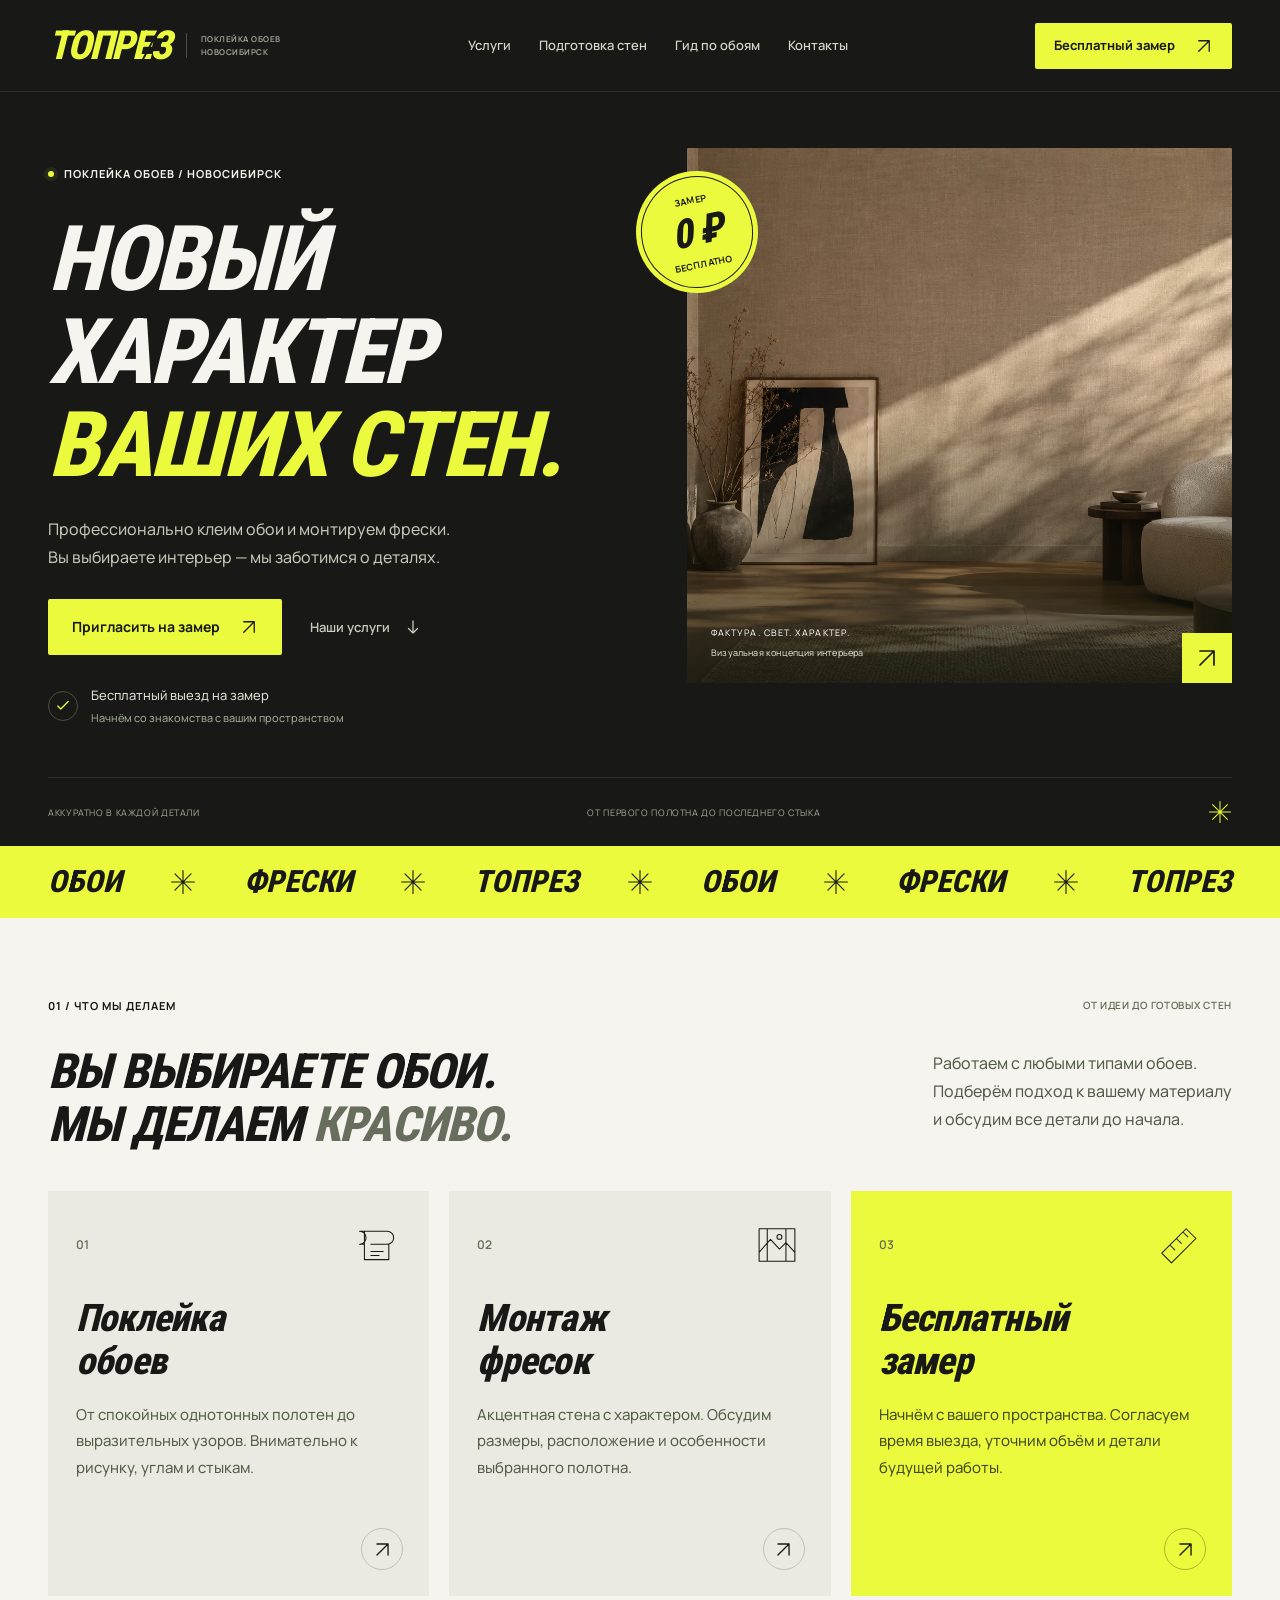
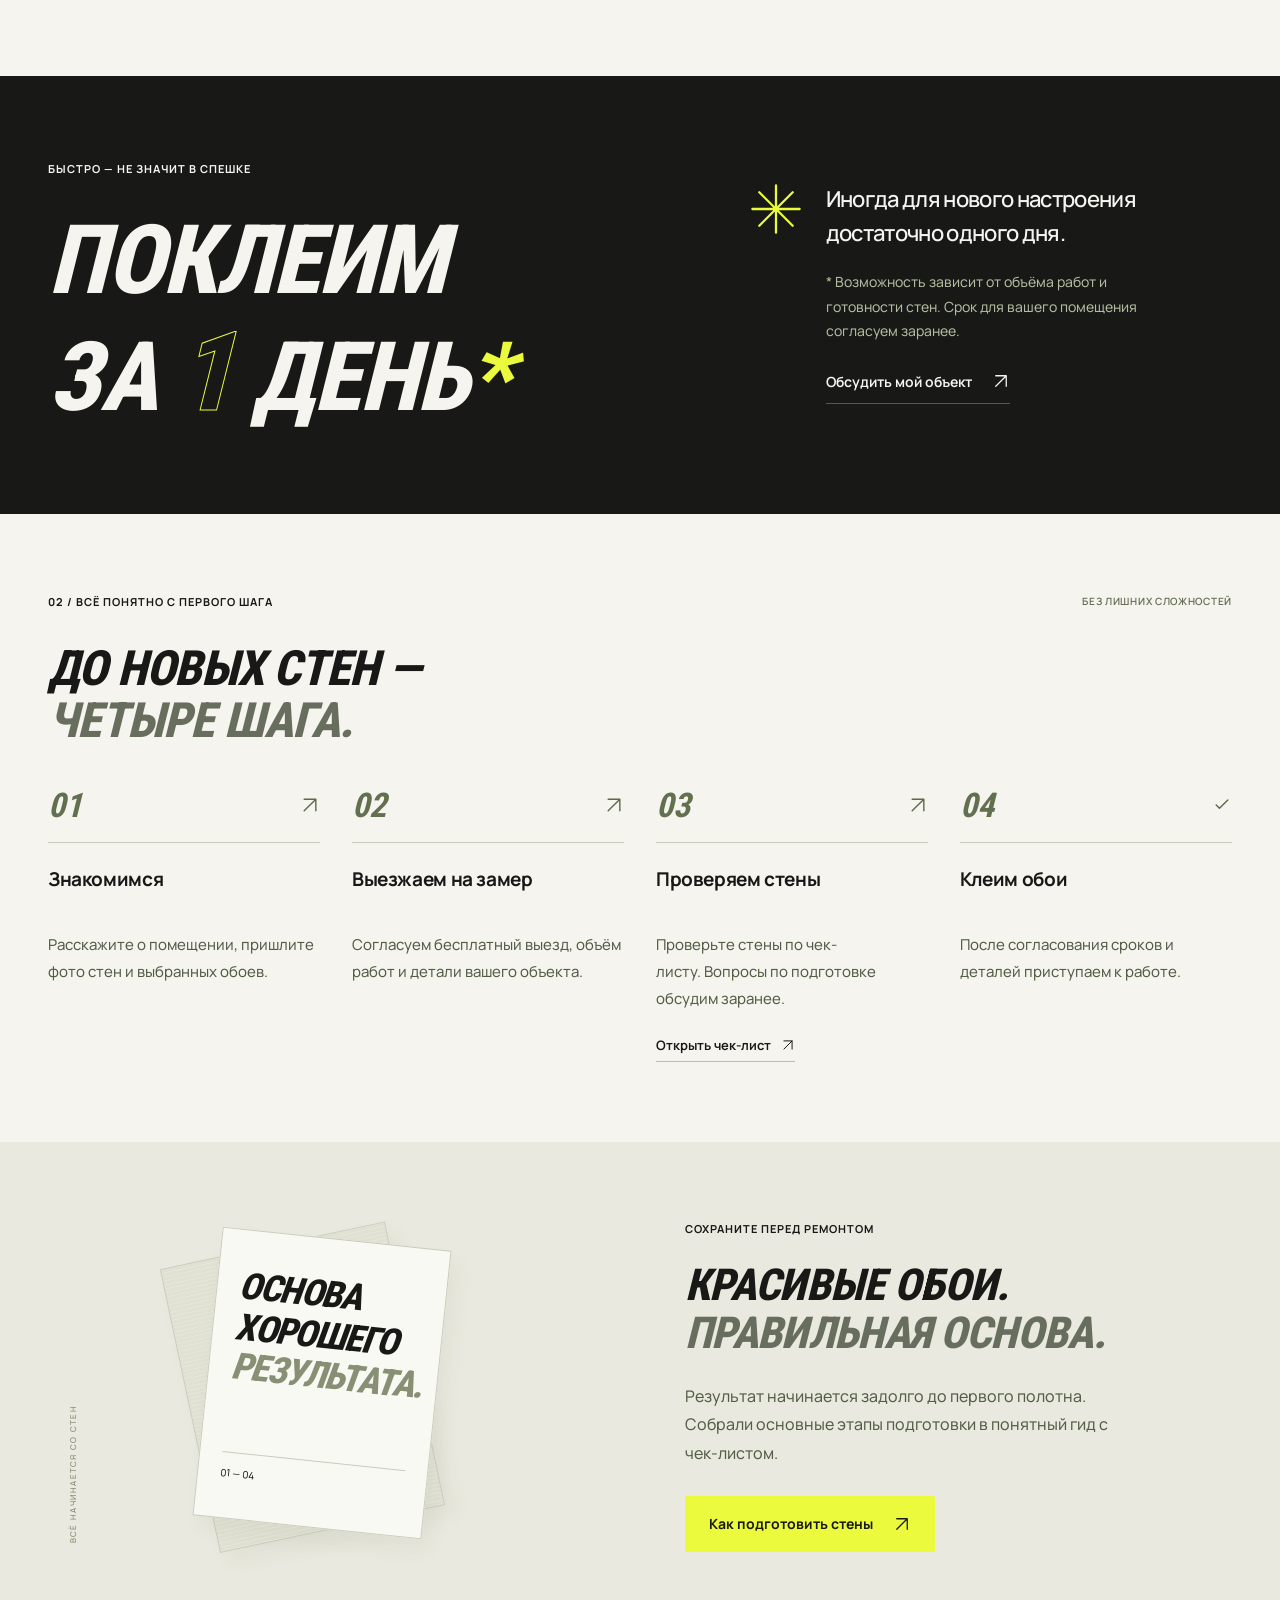
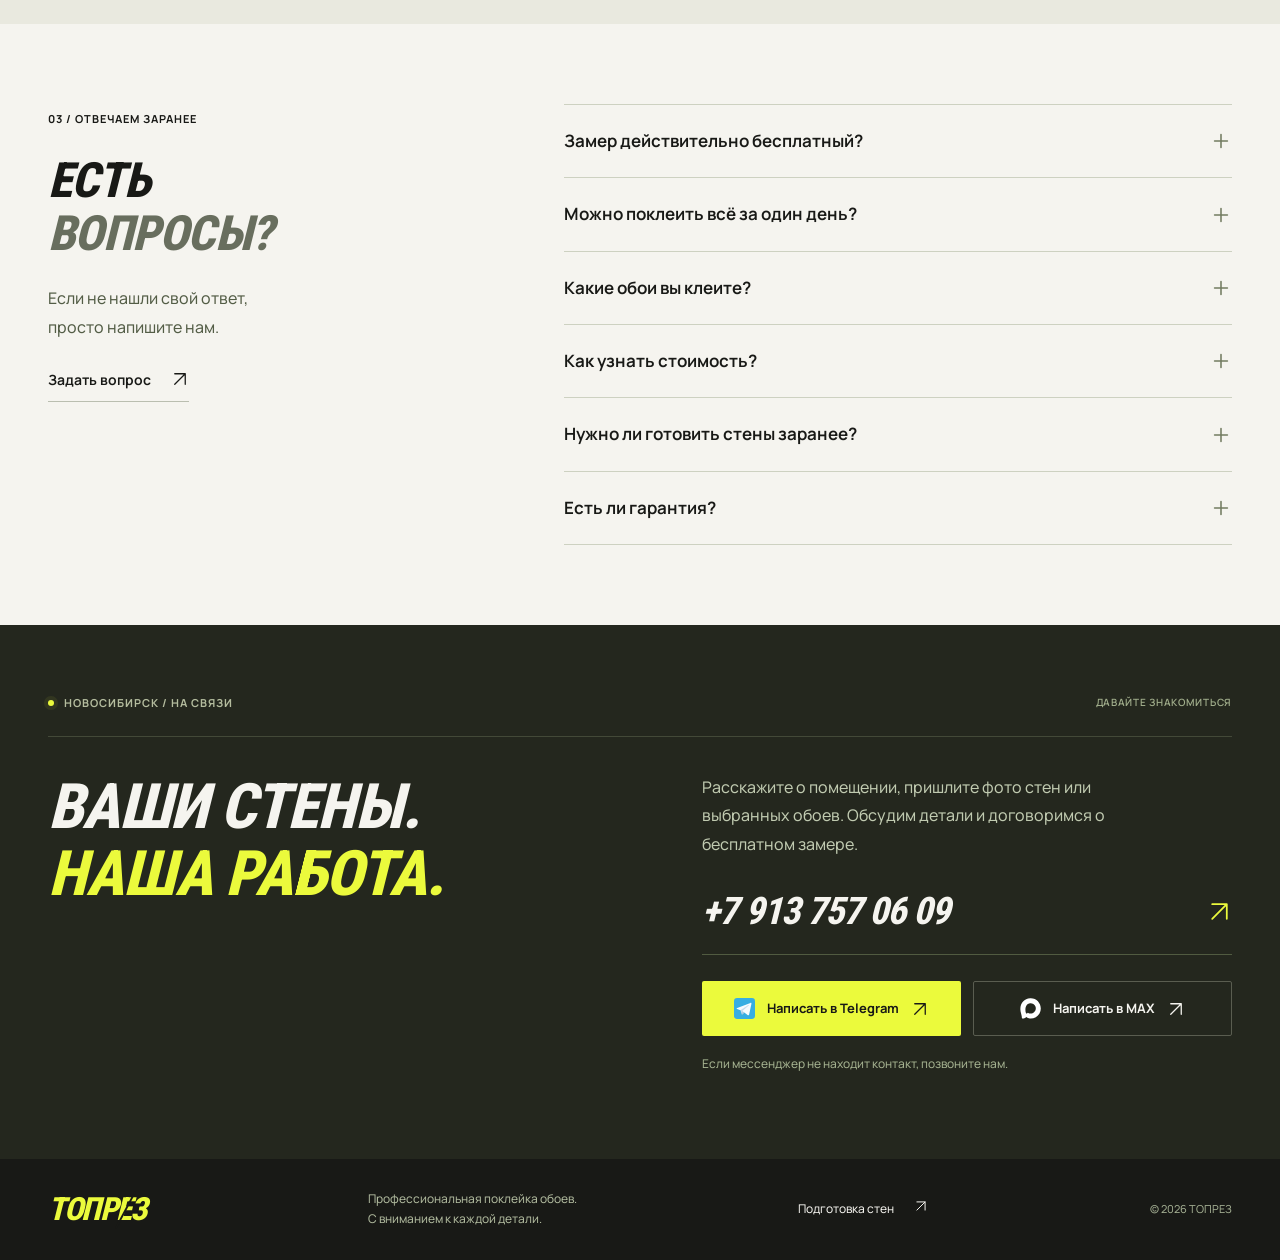
==== commit c32cadd8: "Improve responsive typography, align brand strip and use vector icons" ====
--- a/index.html
+++ b/index.html
@@ -1,7 +1,19 @@
-<!doctype html><html lang="ru"><head><meta charset="UTF-8"><meta name="viewport" content="width=device-width,initial-scale=1"><meta name="theme-color" content="#181916"><title>ТОПРЕЗ — поклейка обоев в Новосибирске</title><meta name="description" content="Профессиональная поклейка любых типов обоев и монтаж фресок в Новосибирске. Бесплатный выезд на замеры."><meta property="og:title" content="ТОПРЕЗ — поклейка обоев в Новосибирске"><meta property="og:description" content="Профессиональная поклейка любых типов обоев и монтаж фресок в Новосибирске. Бесплатный выезд на замеры."><meta property="og:type" content="website"><link rel="icon" href="assets/favicon.svg" type="image/svg+xml"><link rel="stylesheet" href="assets/style.css"><script src="assets/settings.js" defer></script><script src="assets/app.js" defer></script></head><body class="page-home"><a class="skip-link" href="#main">К содержанию</a><header class="site-header"><div class="wrap header-inner"><a class="brand" href="index.html" aria-label="ТОПРЕЗ — главная"><span class="wordmark">ТОПРЕЗ<span class="brand-cut" aria-hidden="true"></span></span><span class="brand-caption">ПОКЛЕЙКА ОБОЕВ <br>НОВОСИБИРСК</span></a><nav id="navigation" aria-label="Основная навигация"><a href="index.html#services">Услуги</a><a  href="preparation/index.html">Подготовка стен</a><a  href="wallpapers/index.html">Обои и бренды</a><a href="#contact">Контакты</a></nav><button class="button button-small header-cta" data-contact>Бесплатный замер <svg viewBox="0 0 24 24" fill="none" aria-hidden="true"><path d="M5 19 19 5M5 5h14v14"/></svg></button><button class="menu-button" aria-label="Открыть меню" aria-expanded="false" aria-controls="navigation"><span></span><span></span></button></div></header><main id="main"><section class="hero"><div class="wrap hero-grid"><div class="hero-copy"><span class="eyebrow"><span class="dot"></span> ПОКЛЕЙКА ОБОЕВ / НОВОСИБИРСК</span><h1>НОВЫЙ <br>ХАРАКТЕР <br><span>ВАШИХ СТЕН.</span></h1><p class="hero-description">Профессионально клеим обои и монтируем фрески.<br class="desktop-only"> Вы выбираете интерьер — мы заботимся о деталях.</p><div class="hero-actions"><button class="button" data-contact>Пригласить на замер <svg viewBox="0 0 24 24" fill="none" aria-hidden="true"><path d="M5 19 19 5M5 5h14v14"/></svg></button><a class="hero-secondary" href="#services">Наши услуги <span>↓</span></a></div><div class="hero-guarantee"><svg viewBox="0 0 24 24" fill="none" aria-hidden="true"><path d="m5 12 4 4L19 6"/></svg><span>Бесплатный выезд на замер <br><small>Начнём со знакомства с вашим пространством</small></span></div></div><div class="hero-visual"><img src="assets/interior.webp" width="1536" height="1024" fetchpriority="high" alt="Пример интерьера: фактурные бежевые обои, мягкое кресло и тёплый солнечный свет"><div class="image-caption"><span>ФАКТУРА. СВЕТ. ХАРАКТЕР.</span><span>Визуальная концепция интерьера</span></div><div class="hero-stamp"><span>ЗАМЕР</span><strong>0 ₽</strong><span>БЕСПЛАТНО</span></div><div class="image-corner" aria-hidden="true">↗</div></div></div><div class="hero-bottom wrap"><span>АККУРАТНО В КАЖДОЙ ДЕТАЛИ</span><span>ОТ ПЕРВОГО ПОЛОТНА ДО ПОСЛЕДНЕГО СТЫКА</span><span class="tiny-cross" aria-hidden="true">✳</span></div></section>
-<div class="brand-strip" aria-hidden="true"><div>ОБОИ <span>✳</span> ФРЕСКИ <span>✳</span> ТОПРЕЗ <span>✳</span> ОБОИ <span>✳</span> ФРЕСКИ <span>✳</span> ТОПРЕЗ <span>✳</span> ОБОИ <span>✳</span> ФРЕСКИ</div></div>
-<section class="services light-section" id="services"><div class="wrap"><div class="section-top"><span class="eyebrow">01 / ЧТО МЫ ДЕЛАЕМ</span><span class="section-number">ОТ ИДЕИ ДО ГОТОВЫХ СТЕН</span></div><div class="section-heading"><h2>ВЫ ВЫБИРАЕТЕ ОБОИ. <br>МЫ ДЕЛАЕМ <em>КРАСИВО.</em></h2><p>Работаем с любыми типами обоев. <br>Подберём подход к вашему материалу <br>и обсудим все детали до начала.</p></div><div class="service-grid"><article class="service-card"><div class="card-top"><span>01</span><svg viewBox="0 0 64 64" fill="none" aria-hidden="true"><path d="M13 15h34a8 8 0 0 1 0 16H27M13 15a8 8 0 1 1 0 16h6V15m0 0v35h30V31M27 40h15M27 45h10"/></svg></div><h3>Поклейка <br>обоев</h3><p>От спокойных однотонных полотен до выразительных узоров. Внимательно к рисунку, углам и стыкам.</p><button class="circle-link" data-contact aria-label="Обсудить поклейку обоев"><svg viewBox="0 0 24 24" fill="none" aria-hidden="true"><path d="M5 19 19 5M5 5h14v14"/></svg></button></article><article class="service-card"><div class="card-top"><span>02</span><svg viewBox="0 0 64 64" fill="none" aria-hidden="true"><path d="M10 12h44v40H10zM10 41l14-16 11 12 8-8 11 12M20 12v40M43 12v40"/><circle cx="35" cy="22" r="3"/></svg></div><h3>Монтаж <br>фресок</h3><p>Акцентная стена с характером. Обсудим размеры, расположение и особенности выбранного полотна.</p><button class="circle-link" data-contact aria-label="Обсудить монтаж фрески"><svg viewBox="0 0 24 24" fill="none" aria-hidden="true"><path d="M5 19 19 5M5 5h14v14"/></svg></button></article><article class="service-card service-card-yellow"><div class="card-top"><span>03</span><svg viewBox="0 0 64 64" fill="none" aria-hidden="true"><path d="m12 42 30-30 12 12-30 30zM22 32l6 6M30 24l6 6M38 16l6 6"/></svg></div><h3>Бесплатный <br>замер</h3><p>Начнём с вашего пространства. Согласуем время выезда, уточним объём и детали будущей работы.</p><button class="circle-link" data-contact aria-label="Договориться о бесплатном замере"><svg viewBox="0 0 24 24" fill="none" aria-hidden="true"><path d="M5 19 19 5M5 5h14v14"/></svg></button></article></div></div></section>
-<section class="day-section"><div class="wrap day-grid"><div><span class="eyebrow">БЫСТРО — НЕ ЗНАЧИТ В СПЕШКЕ</span><h2>ПОКЛЕИМ <br>ЗА <span class="outline-text">1</span> ДЕНЬ<span class="yellow">*</span></h2></div><div class="day-copy"><span class="asterisk" aria-hidden="true">✳</span><p>Иногда для нового настроения <br>достаточно одного дня.</p><small>* Возможность зависит от объёма работ и готовности стен. Срок для вашего помещения согласуем заранее.</small><button class="text-link light-link" data-contact>Обсудить мой объект <svg viewBox="0 0 24 24" fill="none" aria-hidden="true"><path d="M5 19 19 5M5 5h14v14"/></svg></button></div></div></section>
-<section class="process light-section"><div class="wrap"><div class="section-top"><span class="eyebrow">02 / ВСЁ ПОНЯТНО С ПЕРВОГО ШАГА</span><span class="section-number">БЕЗ ЛИШНИХ СЛОЖНОСТЕЙ</span></div><h2>ДО НОВЫХ СТЕН — <br><em>ЧЕТЫРЕ ШАГА.</em></h2><div class="steps-grid"><article><span class="step-no">01<span>↗</span></span><h3>Знакомимся</h3><p>Расскажите о помещении, пришлите фото стен и выбранных обоев.</p></article><article><span class="step-no">02<span>↗</span></span><h3>Выезжаем на замер</h3><p>Согласуем бесплатный выезд, объём работ и детали вашего объекта.</p></article><article><span class="step-no">03<span>↗</span></span><h3>Готовим основание</h3><p>Проверьте стены по чек-листу. Вопросы по подготовке обсудим заранее.</p><a href="preparation/index.html">Открыть чек-лист ↗</a></article><article><span class="step-no">04<span>✓</span></span><h3>Клеим обои</h3><p>После согласования сроков и деталей приступаем к работе.</p></article></div></div></section>
-<section class="preparation-teaser"><div class="wrap prep-teaser-grid"><div class="paper-art" aria-hidden="true"><div class="paper-sheet sheet-back"></div><div class="paper-sheet sheet-front"><span>ОСНОВА <br>ХОРОШЕГО <br><b>РЕЗУЛЬТАТА.</b></span><i>01 — 04</i></div><span class="paper-note">ВСЁ НАЧИНАЕТСЯ СО СТЕН</span></div><div><span class="eyebrow">СОХРАНИТЕ ПЕРЕД РЕМОНТОМ</span><h2>КРАСИВЫЕ ОБОИ. <br><em>ПРАВИЛЬНАЯ ОСНОВА.</em></h2><p>Результат начинается задолго до первого полотна. Собрали основные этапы подготовки в понятный гид с чек-листом.</p><a class="button" href="preparation/index.html">Как подготовить стены <svg viewBox="0 0 24 24" fill="none" aria-hidden="true"><path d="M5 19 19 5M5 5h14v14"/></svg></a></div></div></section>
-<section class="faq light-section"><div class="wrap faq-grid"><div><span class="eyebrow">03 / ОТВЕЧАЕМ ЗАРАНЕЕ</span><h2>ЕСТЬ <br><em>ВОПРОСЫ?</em></h2><p>Если не нашли свой ответ, <br>просто напишите нам.</p><button class="text-link" data-contact>Задать вопрос <svg viewBox="0 0 24 24" fill="none" aria-hidden="true"><path d="M5 19 19 5M5 5h14v14"/></svg></button></div><div class="faq-list"><details><summary>Замер действительно бесплатный?<span aria-hidden="true">+</span></summary><p>Да, выезд на замеры бесплатный. Свяжитесь с нами, чтобы согласовать адрес и удобное время.</p></details><details><summary>Можно поклеить всё за один день?<span aria-hidden="true">+</span></summary><p>Это зависит от объёма работ, выбранного материала и готовности стен. Возможность поклейки за один день обсудим для вашего помещения заранее.</p></details><details><summary>Какие обои вы клеите?<span aria-hidden="true">+</span></summary><p>Работаем с любыми типами обоев и монтируем фрески. Пришлите название материала, фото этикетки или ссылку — обсудим детали вашего объекта.</p></details><details><summary>Как узнать стоимость?<span aria-hidden="true">+</span></summary><p>Стоимость зависит от объёма и особенностей работ. Напишите нам, приложите фото стен и выбранных обоев. Детали согласуем перед началом.</p></details><details><summary>Нужно ли готовить стены заранее?<span aria-hidden="true">+</span></summary><p>Да, обоям нужно подготовленное основание. Основные этапы собраны на отдельной странице «Подготовка стен». Если сомневаетесь в состоянии стен, обсудите это с нами до начала работ.</p></details><details><summary>Есть ли гарантия?<span aria-hidden="true">+</span></summary><p>Да, предоставляем гарантию качества. Условия и срок гарантии уточняйте при согласовании работ.</p></details></div></div></section></main><section class="contact-section" id="contact"><div class="wrap"><div class="section-top"><span class="eyebrow"><span class="dot"></span> НОВОСИБИРСК / НА СВЯЗИ</span><span class="section-number">ДАВАЙТЕ ЗНАКОМИТЬСЯ</span></div><div class="contact-grid"><h2>ВАШИ СТЕНЫ. <br><span>НАША РАБОТА.</span></h2><div class="contact-copy"><p>Расскажите о помещении, пришлите фото стен или выбранных обоев. Обсудим детали и договоримся о бесплатном замере.</p><a class="phone-link" href="tel:+79137570609">+7 913 757 06 09 <svg viewBox="0 0 24 24" fill="none" aria-hidden="true"><path d="M5 19 19 5M5 5h14v14"/></svg></a><div class="contact-buttons"><a class="button" href="https://t.me/+79137570609" target="_blank" rel="noopener noreferrer"><svg viewBox="0 0 24 24" aria-hidden="true" fill="currentColor"><path d="M21.4 4.2 18.2 20c-.2 1.1-.9 1.3-1.8.8l-4.8-3.5-2.3 2.2c-.3.3-.5.5-1 .5l.4-4.9 9-8.1c.4-.4-.1-.6-.6-.3L6 13.7l-4.8-1.5c-1-.3-1-1 .2-1.4L20 3.6c.9-.3 1.7.2 1.4.6Z"/></svg> Написать в Telegram <svg viewBox="0 0 24 24" fill="none" aria-hidden="true"><path d="M5 19 19 5M5 5h14v14"/></svg></a><button class="button button-outline" data-max><span class="max-symbol" aria-hidden="true">М</span> Написать в MAX <svg viewBox="0 0 24 24" fill="none" aria-hidden="true"><path d="M5 19 19 5M5 5h14v14"/></svg></button></div><p class="contact-note">Если мессенджер не находит контакт, позвоните нам.</p></div></div></div></section><footer class="footer"><div class="wrap footer-inner"><a class="brand" href="index.html" aria-label="ТОПРЕЗ — главная"><span class="wordmark">ТОПРЕЗ<span class="brand-cut" aria-hidden="true"></span></span></a><p>Профессиональная поклейка обоев. <br>С вниманием к каждой детали.</p><a href="preparation/index.html">Подготовка стен <svg viewBox="0 0 24 24" fill="none" aria-hidden="true"><path d="M5 19 19 5M5 5h14v14"/></svg></a><span>© 2026 ТОПРЕЗ</span></div></footer><div class="mobile-contact"><a href="tel:+79137570609" aria-label="Позвонить"><svg viewBox="0 0 24 24" fill="none" aria-hidden="true"><path d="m8 3 3 5-3 3c2 3 3 4 6 5l3-3 4 3c0 4-2 6-5 5C9 19 4 14 3 8 2 5 4 3 8 3Z"/></svg></a><button class="button" data-contact>Записаться на замер <svg viewBox="0 0 24 24" fill="none" aria-hidden="true"><path d="M5 19 19 5M5 5h14v14"/></svg></button></div><dialog id="contact-dialog" aria-labelledby="dialog-title"><button class="dialog-close" aria-label="Закрыть">×</button><div class="eyebrow">БЕСПЛАТНЫЙ ЗАМЕР</div><h2 id="dialog-title">ОБСУДИМ <br>ВАШИ СТЕНЫ?</h2><p id="dialog-copy">Выберите удобный способ связи. Расскажите, какие обои вы выбрали и когда планируете начать.</p><a class="dialog-phone" href="tel:+79137570609">+7 913 757 06 09</a><div class="dialog-actions"><a class="button" id="dialog-telegram" href="https://t.me/+79137570609" target="_blank" rel="noopener noreferrer"><svg viewBox="0 0 24 24" aria-hidden="true" fill="currentColor"><path d="M21.4 4.2 18.2 20c-.2 1.1-.9 1.3-1.8.8l-4.8-3.5-2.3 2.2c-.3.3-.5.5-1 .5l.4-4.9 9-8.1c.4-.4-.1-.6-.6-.3L6 13.7l-4.8-1.5c-1-.3-1-1 .2-1.4L20 3.6c.9-.3 1.7.2 1.4.6Z"/></svg> Telegram <svg viewBox="0 0 24 24" fill="none" aria-hidden="true"><path d="M5 19 19 5M5 5h14v14"/></svg></a><button class="button button-dark" id="dialog-max">MAX <svg viewBox="0 0 24 24" fill="none" aria-hidden="true"><path d="M5 19 19 5M5 5h14v14"/></svg></button><button class="button button-outline-dark" id="copy-phone">Скопировать номер</button><a class="dialog-call" href="tel:+79137570609"><svg viewBox="0 0 24 24" fill="none" aria-hidden="true"><path d="m8 3 3 5-3 3c2 3 3 4 6 5l3-3 4 3c0 4-2 6-5 5C9 19 4 14 3 8 2 5 4 3 8 3Z"/></svg> Позвонить</a></div><p id="copy-status" role="status" aria-live="polite"></p><a id="open-max" class="text-link" href="https://web.max.ru/" target="_blank" rel="noopener noreferrer" hidden>Открыть MAX <svg viewBox="0 0 24 24" fill="none" aria-hidden="true"><path d="M5 19 19 5M5 5h14v14"/></svg></a></dialog><div class="toast" role="status" aria-live="polite"></div></body></html>+<!doctype html><html lang="ru"><head><meta charset="UTF-8"><meta name="viewport" content="width=device-width,initial-scale=1"><meta name="theme-color" content="#181916"><title>ТОПРЕЗ — поклейка обоев в Новосибирске</title><meta name="description" content="Профессиональная поклейка любых типов обоев и монтаж фресок в Новосибирске. Бесплатный выезд на замеры."><meta property="og:title" content="ТОПРЕЗ — поклейка обоев в Новосибирске"><meta property="og:description" content="Профессиональная поклейка любых типов обоев и монтаж фресок в Новосибирске. Бесплатный выезд на замеры."><meta property="og:type" content="website"><link rel="icon" href="assets/favicon.svg" type="image/svg+xml"><link rel="stylesheet" href="assets/style.css?v=2"><link rel="stylesheet" href="assets/refinements.css?v=2"><script src="assets/settings.js" defer></script><script src="assets/app.js?v=2" defer></script></head><body class="page-home"><a class="skip-link" href="#main">К содержанию</a><header class="site-header"><div class="wrap header-inner"><a class="brand" href="index.html" aria-label="ТОПРЕЗ — главная"><span class="wordmark">ТОПРЕЗ<span class="brand-cut" aria-hidden="true"></span></span><span class="brand-caption">ПОКЛЕЙКА ОБОЕВ <br>НОВОСИБИРСК</span></a><nav id="navigation" aria-label="Основная навигация"><a href="index.html#services">Услуги</a><a  href="preparation/index.html">Подготовка стен</a><a  href="wallpapers/index.html">Гид по обоям</a><a href="#contact">Контакты</a></nav><button class="button button-small header-cta" data-contact>Бесплатный замер <svg class="icon icon-arrow" viewBox="0 0 24 24" fill="none" aria-hidden="true" focusable="false"><path d="M5 19 19 5M5 5h14v14"/></svg></button><button class="menu-button" aria-label="Открыть меню" aria-expanded="false" aria-controls="navigation"><span></span><span></span></button></div></header><main id="main"><section class="hero"><div class="wrap hero-grid"><div class="hero-copy"><span class="eyebrow"><span class="dot"></span> ПОКЛЕЙКА ОБОЕВ / НОВОСИБИРСК</span><h1>НОВЫЙ <br>ХАРАКТЕР <br><span>ВАШИХ СТЕН.</span></h1><p class="hero-description">Профессионально клеим обои и монтируем фрески.<br class="desktop-only"> Вы выбираете интерьер — мы заботимся о деталях.</p><div class="hero-actions"><button class="button" data-contact>Пригласить на замер <svg class="icon icon-arrow" viewBox="0 0 24 24" fill="none" aria-hidden="true" focusable="false"><path d="M5 19 19 5M5 5h14v14"/></svg></button><a class="hero-secondary" href="#services">Наши услуги <span><svg class="icon icon-down" viewBox="0 0 24 24" fill="none" aria-hidden="true" focusable="false"><path d="M12 4v16m-6-6 6 6 6-6"/></svg></span></a></div><div class="hero-guarantee"><svg class="icon icon-check" viewBox="0 0 24 24" fill="none" aria-hidden="true" focusable="false"><path d="m5 12 4 4L19 6"/></svg><span>Бесплатный выезд на замер <br><small>Начнём со знакомства с вашим пространством</small></span></div></div><div class="hero-visual"><img src="assets/interior.webp" width="1536" height="1024" fetchpriority="high" alt="Пример интерьера: фактурные бежевые обои, мягкое кресло и тёплый солнечный свет"><div class="image-caption"><span>ФАКТУРА. СВЕТ. ХАРАКТЕР.</span><span>Визуальная концепция интерьера</span></div><div class="hero-stamp"><span>ЗАМЕР</span><strong>0 ₽</strong><span>БЕСПЛАТНО</span></div><div class="image-corner" aria-hidden="true"><svg class="icon icon-arrow" viewBox="0 0 24 24" fill="none" aria-hidden="true" focusable="false"><path d="M5 19 19 5M5 5h14v14"/></svg></div></div></div><div class="hero-bottom wrap"><span>АККУРАТНО В КАЖДОЙ ДЕТАЛИ</span><span>ОТ ПЕРВОГО ПОЛОТНА ДО ПОСЛЕДНЕГО СТЫКА</span><span class="tiny-cross" aria-hidden="true"><svg class="icon icon-spark" viewBox="0 0 32 32" fill="none" aria-hidden="true" focusable="false"><path d="M16 2v28M2 16h28M6.1 6.1l19.8 19.8M6.1 25.9 25.9 6.1"/></svg></span></div></section>
+<div class="brand-strip" aria-hidden="true"><div class="wrap brand-strip-inner"><span>ОБОИ</span><svg class="icon icon-spark" viewBox="0 0 32 32" fill="none" aria-hidden="true" focusable="false"><path d="M16 2v28M2 16h28M6.1 6.1l19.8 19.8M6.1 25.9 25.9 6.1"/></svg><span>ФРЕСКИ</span><svg class="icon icon-spark" viewBox="0 0 32 32" fill="none" aria-hidden="true" focusable="false"><path d="M16 2v28M2 16h28M6.1 6.1l19.8 19.8M6.1 25.9 25.9 6.1"/></svg><span>ТОПРЕЗ</span><span class="strip-repeat strip-divider"><svg class="icon icon-spark" viewBox="0 0 32 32" fill="none" aria-hidden="true" focusable="false"><path d="M16 2v28M2 16h28M6.1 6.1l19.8 19.8M6.1 25.9 25.9 6.1"/></svg></span><span class="strip-repeat">ОБОИ</span><span class="strip-repeat strip-divider"><svg class="icon icon-spark" viewBox="0 0 32 32" fill="none" aria-hidden="true" focusable="false"><path d="M16 2v28M2 16h28M6.1 6.1l19.8 19.8M6.1 25.9 25.9 6.1"/></svg></span><span class="strip-repeat">ФРЕСКИ</span><span class="strip-repeat strip-divider"><svg class="icon icon-spark" viewBox="0 0 32 32" fill="none" aria-hidden="true" focusable="false"><path d="M16 2v28M2 16h28M6.1 6.1l19.8 19.8M6.1 25.9 25.9 6.1"/></svg></span><span class="strip-repeat">ТОПРЕЗ</span></div></div>
+<section class="services light-section" id="services"><div class="wrap"><div class="section-top"><span class="eyebrow">01 / ЧТО МЫ ДЕЛАЕМ</span><span class="section-number">ОТ ИДЕИ ДО ГОТОВЫХ СТЕН</span></div><div class="section-heading"><h2>ВЫ ВЫБИРАЕТЕ ОБОИ. <br>МЫ ДЕЛАЕМ <em>КРАСИВО.</em></h2><p>Работаем с любыми типами обоев. <br>Подберём подход к вашему материалу <br>и обсудим все детали до начала.</p></div><div class="service-grid"><article class="service-card"><div class="card-top"><span>01</span><svg viewBox="0 0 64 64" fill="none" aria-hidden="true"><path d="M13 15h34a8 8 0 0 1 0 16H27M13 15a8 8 0 1 1 0 16h6V15m0 0v35h30V31M27 40h15M27 45h10"/></svg></div><h3>Поклейка <br>обоев</h3><p>От спокойных однотонных полотен до выразительных узоров. Внимательно к рисунку, углам и стыкам.</p><button class="circle-link" data-contact aria-label="Обсудить поклейку обоев"><svg class="icon icon-arrow" viewBox="0 0 24 24" fill="none" aria-hidden="true" focusable="false"><path d="M5 19 19 5M5 5h14v14"/></svg></button></article><article class="service-card"><div class="card-top"><span>02</span><svg viewBox="0 0 64 64" fill="none" aria-hidden="true"><path d="M10 12h44v40H10zM10 41l14-16 11 12 8-8 11 12M20 12v40M43 12v40"/><circle cx="35" cy="22" r="3"/></svg></div><h3>Монтаж <br>фресок</h3><p>Акцентная стена с характером. Обсудим размеры, расположение и особенности выбранного полотна.</p><button class="circle-link" data-contact aria-label="Обсудить монтаж фрески"><svg class="icon icon-arrow" viewBox="0 0 24 24" fill="none" aria-hidden="true" focusable="false"><path d="M5 19 19 5M5 5h14v14"/></svg></button></article><article class="service-card service-card-yellow"><div class="card-top"><span>03</span><svg viewBox="0 0 64 64" fill="none" aria-hidden="true"><path d="m12 42 30-30 12 12-30 30zM22 32l6 6M30 24l6 6M38 16l6 6"/></svg></div><h3>Бесплатный <br>замер</h3><p>Начнём с вашего пространства. Согласуем время выезда, уточним объём и детали будущей работы.</p><button class="circle-link" data-contact aria-label="Договориться о бесплатном замере"><svg class="icon icon-arrow" viewBox="0 0 24 24" fill="none" aria-hidden="true" focusable="false"><path d="M5 19 19 5M5 5h14v14"/></svg></button></article></div></div></section>
+<section class="day-section"><div class="wrap day-grid"><div><span class="eyebrow">БЫСТРО — НЕ ЗНАЧИТ В СПЕШКЕ</span><h2>ПОКЛЕИМ <br>ЗА <span class="outline-text">1</span> ДЕНЬ<span class="yellow">*</span></h2></div><div class="day-copy"><span class="asterisk" aria-hidden="true"><svg class="icon icon-spark" viewBox="0 0 32 32" fill="none" aria-hidden="true" focusable="false"><path d="M16 2v28M2 16h28M6.1 6.1l19.8 19.8M6.1 25.9 25.9 6.1"/></svg></span><p>Иногда для нового настроения <br>достаточно одного дня.</p><small>* Возможность зависит от объёма работ и готовности стен. Срок для вашего помещения согласуем заранее.</small><button class="text-link light-link" data-contact>Обсудить мой объект <svg class="icon icon-arrow" viewBox="0 0 24 24" fill="none" aria-hidden="true" focusable="false"><path d="M5 19 19 5M5 5h14v14"/></svg></button></div></div></section>
+<section class="process light-section"><div class="wrap"><div class="section-top"><span class="eyebrow">02 / ВСЁ ПОНЯТНО С ПЕРВОГО ШАГА</span><span class="section-number">БЕЗ ЛИШНИХ СЛОЖНОСТЕЙ</span></div><h2>ДО НОВЫХ СТЕН — <br><em>ЧЕТЫРЕ ШАГА.</em></h2><div class="steps-grid"><article><span class="step-no">01<span><svg class="icon icon-arrow" viewBox="0 0 24 24" fill="none" aria-hidden="true" focusable="false"><path d="M5 19 19 5M5 5h14v14"/></svg></span></span><h3>Знакомимся</h3><p>Расскажите о помещении, пришлите фото стен и выбранных обоев.</p></article><article><span class="step-no">02<span><svg class="icon icon-arrow" viewBox="0 0 24 24" fill="none" aria-hidden="true" focusable="false"><path d="M5 19 19 5M5 5h14v14"/></svg></span></span><h3>Выезжаем на замер</h3><p>Согласуем бесплатный выезд, объём работ и детали вашего объекта.</p></article><article><span class="step-no">03<span><svg class="icon icon-arrow" viewBox="0 0 24 24" fill="none" aria-hidden="true" focusable="false"><path d="M5 19 19 5M5 5h14v14"/></svg></span></span><h3>Проверяем стены</h3><p>Проверьте стены по чек-листу. Вопросы по подготовке обсудим заранее.</p><a href="preparation/index.html">Открыть чек-лист <svg class="icon icon-arrow" viewBox="0 0 24 24" fill="none" aria-hidden="true" focusable="false"><path d="M5 19 19 5M5 5h14v14"/></svg></a></article><article><span class="step-no">04<span><svg class="icon icon-check" viewBox="0 0 24 24" fill="none" aria-hidden="true" focusable="false"><path d="m5 12 4 4L19 6"/></svg></span></span><h3>Клеим обои</h3><p>После согласования сроков и деталей приступаем к работе.</p></article></div></div></section>
+<section class="preparation-teaser"><div class="wrap prep-teaser-grid"><div class="paper-art" aria-hidden="true"><div class="paper-sheet sheet-back"></div><div class="paper-sheet sheet-front"><span>ОСНОВА <br>ХОРОШЕГО <br><b>РЕЗУЛЬТАТА.</b></span><i>01 — 04</i></div><span class="paper-note">ВСЁ НАЧИНАЕТСЯ СО СТЕН</span></div><div><span class="eyebrow">СОХРАНИТЕ ПЕРЕД РЕМОНТОМ</span><h2>КРАСИВЫЕ ОБОИ. <br><em>ПРАВИЛЬНАЯ ОСНОВА.</em></h2><p>Результат начинается задолго до первого полотна. Собрали основные этапы подготовки в понятный гид с чек-листом.</p><a class="button" href="preparation/index.html">Как подготовить стены <svg class="icon icon-arrow" viewBox="0 0 24 24" fill="none" aria-hidden="true" focusable="false"><path d="M5 19 19 5M5 5h14v14"/></svg></a></div></div></section>
+<section class="faq light-section"><div class="wrap faq-grid"><div><span class="eyebrow">03 / ОТВЕЧАЕМ ЗАРАНЕЕ</span><h2>ЕСТЬ <br><em>ВОПРОСЫ?</em></h2><p>Если не нашли свой ответ, <br>просто напишите нам.</p><button class="text-link" data-contact>Задать вопрос <svg class="icon icon-arrow" viewBox="0 0 24 24" fill="none" aria-hidden="true" focusable="false"><path d="M5 19 19 5M5 5h14v14"/></svg></button></div><div class="faq-list"><details><summary>Замер действительно бесплатный?<span aria-hidden="true"><svg class="icon icon-plus" viewBox="0 0 24 24" fill="none" aria-hidden="true" focusable="false"><path d="M12 5v14M5 12h14"/></svg></span></summary><p>Да, выезд на замеры бесплатный. Свяжитесь с нами, чтобы согласовать адрес и удобное время.</p></details><details><summary>Можно поклеить всё за один день?<span aria-hidden="true"><svg class="icon icon-plus" viewBox="0 0 24 24" fill="none" aria-hidden="true" focusable="false"><path d="M12 5v14M5 12h14"/></svg></span></summary><p>Это зависит от объёма работ, выбранного материала и готовности стен. Возможность поклейки за один день обсудим для вашего помещения заранее.</p></details><details><summary>Какие обои вы клеите?<span aria-hidden="true"><svg class="icon icon-plus" viewBox="0 0 24 24" fill="none" aria-hidden="true" focusable="false"><path d="M12 5v14M5 12h14"/></svg></span></summary><p>Работаем с любыми типами обоев и монтируем фрески. Пришлите название материала, фото этикетки или ссылку — обсудим детали вашего объекта.</p></details><details><summary>Как узнать стоимость?<span aria-hidden="true"><svg class="icon icon-plus" viewBox="0 0 24 24" fill="none" aria-hidden="true" focusable="false"><path d="M12 5v14M5 12h14"/></svg></span></summary><p>Стоимость зависит от объёма и особенностей работ. Напишите нам, приложите фото стен и выбранных обоев. Детали согласуем перед началом.</p></details><details><summary>Нужно ли готовить стены заранее?<span aria-hidden="true"><svg class="icon icon-plus" viewBox="0 0 24 24" fill="none" aria-hidden="true" focusable="false"><path d="M12 5v14M5 12h14"/></svg></span></summary><p>Да, обоям нужно подготовленное основание. Основные этапы собраны на отдельной странице «Подготовка стен». Если сомневаетесь в состоянии стен, обсудите это с нами до начала работ.</p></details><details><summary>Есть ли гарантия?<span aria-hidden="true"><svg class="icon icon-plus" viewBox="0 0 24 24" fill="none" aria-hidden="true" focusable="false"><path d="M12 5v14M5 12h14"/></svg></span></summary><p>Да, предоставляем гарантию качества. Условия и срок гарантии уточняйте при согласовании работ.</p></details></div></div></section></main><section class="contact-section" id="contact"><div class="wrap"><div class="section-top"><span class="eyebrow"><span class="dot"></span> НОВОСИБИРСК / НА СВЯЗИ</span><span class="section-number">ДАВАЙТЕ ЗНАКОМИТЬСЯ</span></div><div class="contact-grid"><h2>ВАШИ СТЕНЫ. <br><span>НАША РАБОТА.</span></h2><div class="contact-copy"><p>Расскажите о помещении, пришлите фото стен или выбранных обоев. Обсудим детали и договоримся о бесплатном замере.</p><a class="phone-link" href="tel:+79137570609">+7 913 757 06 09 <svg class="icon icon-arrow" viewBox="0 0 24 24" fill="none" aria-hidden="true" focusable="false"><path d="M5 19 19 5M5 5h14v14"/></svg></a><div class="contact-buttons"><a class="button" href="https://t.me/+79137570609" target="_blank" rel="noopener noreferrer"><svg class="messenger-icon telegram-icon" aria-hidden="true" focusable="false" xmlns="http://www.w3.org/2000/svg"
+ 
+viewBox="0 0 512 512"><rect
+width="512" height="512"
+rx="15%"
+fill="#37aee2"/><path fill="#c8daea" d="M199 404c-11 0-10-4-13-14l-32-105 245-144"/><path fill="#a9c9dd" d="M199 404c7 0 11-4 16-8l45-43-56-34"/><path fill="#f6fbfe" d="M204 319l135 99c14 9 26 4 30-14l55-258c5-22-9-32-24-25L79 245c-21 8-21 21-4 26l83 26 190-121c9-5 17-3 11 4"/></svg> Написать в Telegram <svg class="icon icon-arrow" viewBox="0 0 24 24" fill="none" aria-hidden="true" focusable="false"><path d="M5 19 19 5M5 5h14v14"/></svg></a><button class="button button-outline" data-max><svg class="messenger-icon max-icon" aria-hidden="true" focusable="false" xmlns="http://www.w3.org/2000/svg" viewBox="0 0 720 720"><path fill="#fff" d="M350.4,9.6C141.8,20.5,4.1,184.1,12.8,390.4c3.8,90.3,40.1,168,48.7,253.7,2.2,22.2-4.2,49.6,21.4,59.3,31.5,11.9,79.8-8.1,106.2-26.4,9-6.1,17.6-13.2,24.2-22,27.3,18.1,53.2,35.6,85.7,43.4,143.1,34.3,299.9-44.2,369.6-170.3C799.6,291.2,622.5-4.6,350.4,9.6h0ZM269.4,504c-11.3,8.8-22.2,20.8-34.7,27.7-18.1,9.7-23.7-.4-30.5-16.4-21.4-50.9-24-137.6-11.5-190.9,16.8-72.5,72.9-136.3,150-143.1,78-6.9,150.4,32.7,183.1,104.2,72.4,159.1-112.9,316.2-256.4,218.6h0Z"/></svg>
+ Написать в MAX <svg class="icon icon-arrow" viewBox="0 0 24 24" fill="none" aria-hidden="true" focusable="false"><path d="M5 19 19 5M5 5h14v14"/></svg></button></div><p class="contact-note">Если мессенджер не находит контакт, позвоните нам.</p></div></div></div></section><footer class="footer"><div class="wrap footer-inner"><a class="brand" href="index.html" aria-label="ТОПРЕЗ — главная"><span class="wordmark">ТОПРЕЗ<span class="brand-cut" aria-hidden="true"></span></span></a><p>Профессиональная поклейка обоев. <br>С вниманием к каждой детали.</p><a href="preparation/index.html">Подготовка стен <svg class="icon icon-arrow" viewBox="0 0 24 24" fill="none" aria-hidden="true" focusable="false"><path d="M5 19 19 5M5 5h14v14"/></svg></a><span>© 2026 ТОПРЕЗ</span></div></footer><div class="mobile-contact"><a href="tel:+79137570609" aria-label="Позвонить"><svg viewBox="0 0 24 24" fill="none" aria-hidden="true"><path d="m8 3 3 5-3 3c2 3 3 4 6 5l3-3 4 3c0 4-2 6-5 5C9 19 4 14 3 8 2 5 4 3 8 3Z"/></svg></a><button class="button" data-contact>Записаться на замер <svg class="icon icon-arrow" viewBox="0 0 24 24" fill="none" aria-hidden="true" focusable="false"><path d="M5 19 19 5M5 5h14v14"/></svg></button></div><dialog id="contact-dialog" aria-labelledby="dialog-title"><button class="dialog-close" aria-label="Закрыть"><svg class="icon icon-close" viewBox="0 0 24 24" fill="none" aria-hidden="true" focusable="false"><path d="m6 6 12 12M18 6 6 18"/></svg></button><div class="eyebrow">БЕСПЛАТНЫЙ ЗАМЕР</div><h2 id="dialog-title">ОБСУДИМ <br>ВАШИ СТЕНЫ?</h2><p id="dialog-copy">Выберите удобный способ связи. Расскажите, какие обои вы выбрали и когда планируете начать.</p><a class="dialog-phone" href="tel:+79137570609">+7 913 757 06 09</a><div class="dialog-actions"><a class="button" id="dialog-telegram" href="https://t.me/+79137570609" target="_blank" rel="noopener noreferrer"><svg class="messenger-icon telegram-icon" aria-hidden="true" focusable="false" xmlns="http://www.w3.org/2000/svg"
+ 
+viewBox="0 0 512 512"><rect
+width="512" height="512"
+rx="15%"
+fill="#37aee2"/><path fill="#c8daea" d="M199 404c-11 0-10-4-13-14l-32-105 245-144"/><path fill="#a9c9dd" d="M199 404c7 0 11-4 16-8l45-43-56-34"/><path fill="#f6fbfe" d="M204 319l135 99c14 9 26 4 30-14l55-258c5-22-9-32-24-25L79 245c-21 8-21 21-4 26l83 26 190-121c9-5 17-3 11 4"/></svg> Telegram <svg class="icon icon-arrow" viewBox="0 0 24 24" fill="none" aria-hidden="true" focusable="false"><path d="M5 19 19 5M5 5h14v14"/></svg></a><button class="button button-dark" id="dialog-max"><svg class="messenger-icon max-icon" aria-hidden="true" focusable="false" xmlns="http://www.w3.org/2000/svg" viewBox="0 0 720 720"><path fill="#fff" d="M350.4,9.6C141.8,20.5,4.1,184.1,12.8,390.4c3.8,90.3,40.1,168,48.7,253.7,2.2,22.2-4.2,49.6,21.4,59.3,31.5,11.9,79.8-8.1,106.2-26.4,9-6.1,17.6-13.2,24.2-22,27.3,18.1,53.2,35.6,85.7,43.4,143.1,34.3,299.9-44.2,369.6-170.3C799.6,291.2,622.5-4.6,350.4,9.6h0ZM269.4,504c-11.3,8.8-22.2,20.8-34.7,27.7-18.1,9.7-23.7-.4-30.5-16.4-21.4-50.9-24-137.6-11.5-190.9,16.8-72.5,72.9-136.3,150-143.1,78-6.9,150.4,32.7,183.1,104.2,72.4,159.1-112.9,316.2-256.4,218.6h0Z"/></svg>
+ MAX <svg class="icon icon-arrow" viewBox="0 0 24 24" fill="none" aria-hidden="true" focusable="false"><path d="M5 19 19 5M5 5h14v14"/></svg></button><button class="button button-outline-dark" id="copy-phone">Скопировать номер</button><a class="dialog-call" href="tel:+79137570609"><svg viewBox="0 0 24 24" fill="none" aria-hidden="true"><path d="m8 3 3 5-3 3c2 3 3 4 6 5l3-3 4 3c0 4-2 6-5 5C9 19 4 14 3 8 2 5 4 3 8 3Z"/></svg> Позвонить</a></div><p id="copy-status" role="status" aria-live="polite"></p><a id="open-max" class="text-link" href="https://web.max.ru/" target="_blank" rel="noopener noreferrer" hidden>Открыть MAX <svg class="icon icon-arrow" viewBox="0 0 24 24" fill="none" aria-hidden="true" focusable="false"><path d="M5 19 19 5M5 5h14v14"/></svg></a></dialog><div class="toast" role="status" aria-live="polite"></div></body></html>
--- a/assets/refinements.css
+++ b/assets/refinements.css
@@ -0,0 +1,311 @@
+/* Shared vector details. Never depend on a platform's emoji font. */
+.icon{display:inline-block;vertical-align:middle;flex-shrink:0;stroke:currentColor;stroke-width:1.7;fill:none;overflow:visible}
+.icon-spark{stroke-width:1.35}
+.messenger-icon{display:block;width:22px;height:22px;flex-shrink:0;stroke:none!important;fill:none}
+.messenger-icon *{stroke:none!important}
+.tiny-cross,.asterisk,.big-asterisk,.message-symbol,.image-corner,.step-no>span,.breadcrumb>span,.faq summary>span{display:inline-flex;align-items:center;justify-content:center}
+.tiny-cross>.icon{width:24px;height:24px}
+.asterisk>.icon{width:66px;height:66px}
+.big-asterisk>.icon{width:80px;height:80px}
+.message-symbol>.icon{width:230px;height:230px;stroke-width:.8}
+.image-corner>.icon{width:24px;height:24px}
+.step-no>span>.icon{width:20px;height:20px}
+.breadcrumb>span>.icon{width:14px;height:14px}
+.hero-secondary>span{display:inline-flex;align-items:center}
+.hero-secondary>span>.icon{width:18px;height:18px}
+.faq summary>span>.icon{width:22px;height:22px}
+.dialog-close{display:grid;place-items:center}
+.dialog-close>.icon{width:24px;height:24px}
+.prep-finish>span>.icon{width:40px;height:40px}
+
+@media screen {
+  /* One consistent reading scale: display / section / title / body / caption. */
+  body{font-size:16px;line-height:1.7;font-weight:450}
+  h2{font-size:clamp(38px,3.8vw,56px);line-height:1.08;letter-spacing:-.015em}
+  h2 em{color:#686e5e}
+  h3{font-weight:700;letter-spacing:-.025em}
+  p{line-height:1.75;text-wrap:pretty}
+  .eyebrow{font-size:11px;line-height:1.5;letter-spacing:.09em;font-weight:700}
+  .section-number{font-size:10px;line-height:1.5;letter-spacing:.07em}
+  .section-top{margin-bottom:32px;align-items:flex-start}
+  .section-heading{gap:56px;margin-bottom:40px;align-items:flex-start}
+  .section-heading>p{font-size:16px;line-height:1.75;max-width:340px;color:#535b49;margin:3px 0 0}
+  .button{font-size:14px;font-weight:700;gap:20px;min-height:56px;padding:17px 23px}
+  .button-small{font-size:13px;min-height:46px;padding:12px 18px}
+  .text-link{font-size:14px;line-height:1.5;gap:20px;min-height:36px}
+  .text-link:hover{gap:26px}
+  .site-header nav a{font-size:13px;font-weight:550;color:#d4d8ca}
+  .brand-caption{font-size:8px;letter-spacing:.06em;line-height:1.6}
+  .hero-description{font-size:16px;line-height:1.75;color:#c3c8b7;max-width:445px;margin-bottom:28px}
+  .hero h1{font-size:clamp(62px,7.1vw,108px);line-height:1.02}
+  .hero-actions{gap:28px}
+  .hero-secondary{font-size:13px;font-weight:600}
+  .hero-guarantee{font-size:13px;line-height:1.6;margin-top:30px;gap:13px}
+  .hero-guarantee small{display:block;font-size:11px;color:#a3ac92;line-height:1.65;margin-top:3px}
+  .hero-guarantee svg{width:30px;height:30px}
+  .hero-bottom{font-size:9px;letter-spacing:.07em;margin-top:40px}
+  .image-caption{font-size:9px;line-height:1.6}
+  .image-caption span:last-child{font-size:9px;line-height:1.5}
+  .hero-stamp{font-size:9px;letter-spacing:.04em}
+
+  /* A centered complete sequence, aligned with the site's content margins. */
+  .brand-strip{padding:18px 0}
+  .brand-strip>.brand-strip-inner{width:min(1320px,calc(100% - 96px));margin:0 auto;transform:none;display:flex;align-items:center;justify-content:space-between;gap:clamp(10px,1.5vw,25px);font:italic 800 clamp(28px,2.4vw,40px)/1.15 var(--display);letter-spacing:0;white-space:nowrap}
+  .brand-strip .brand-strip-inner>span{font:inherit;line-height:inherit;display:inline-flex;align-items:center;flex-shrink:0}
+  .brand-strip .brand-strip-inner>.icon,.brand-strip .strip-divider>.icon{width:26px;height:26px;flex-shrink:0}
+  .brand-strip .strip-divider{display:contents!important}
+
+  .services,.process,.faq{padding-block:80px}
+  .service-grid{gap:20px}
+  .service-card{padding:28px;min-height:405px}
+  .card-top{margin-bottom:26px}
+  .card-top>span{font-size:12px;font-weight:600;color:#636d53}
+  .service-card h3{font-size:38px;line-height:1.12;margin-bottom:20px}
+  .service-card p{font-size:15px;line-height:1.75;color:#535d46;max-width:none;padding-bottom:50px;margin:0}
+  .service-card-yellow p{color:#424c1a}
+  .circle-link{width:42px;height:42px;right:26px;bottom:26px}
+  .circle-link svg{width:19px;height:19px}
+  .day-grid{gap:70px;align-items:center}
+  .day-copy{grid-template-columns:56px 1fr;gap:0 22px}
+  .day-copy p{font-size:22px;line-height:1.55;margin-bottom:20px;font-weight:550}
+  .day-copy small{font-size:14px;color:#b1bba0;line-height:1.75;max-width:350px;margin-bottom:24px}
+  .asterisk{align-self:start}
+  .asterisk>.icon{width:54px;height:54px}
+  .steps-grid{gap:32px}
+  .process h2{margin-bottom:40px}
+  .step-no{font-size:34px;line-height:1;align-items:center;padding-bottom:20px;margin-bottom:24px;color:#63704f}
+  .step-no>span{color:#5d694b}
+  .steps-grid h3{font-size:19px;line-height:1.35;letter-spacing:-.02em;min-height:52px;margin-bottom:12px}
+  .steps-grid p{font-size:15px;line-height:1.8;color:#535d46;max-width:280px}
+  .steps-grid a{font-size:13px;line-height:1.6;font-weight:650;margin-top:18px;display:inline-flex;align-items:center;gap:10px;min-height:32px}
+  .steps-grid a .icon{width:14px;height:14px}
+  .prep-teaser-grid h2{font-size:44px;line-height:1.1;margin:20px 0 24px}
+  .prep-teaser-grid p{font-size:16px;line-height:1.8;color:#535e46;max-width:425px;margin-bottom:28px}
+  .faq-grid{grid-template-columns:.85fr 1.3fr;gap:80px}
+  .faq h2{margin:24px 0}
+  .faq-grid>div>p{font-size:16px;line-height:1.8;color:#535d46}
+  .faq summary{font-size:17px;line-height:1.55;font-weight:650;padding:23px 0;gap:24px}
+  .faq details>p{font-size:15px;line-height:1.8;color:#535d46;margin:0 34px 24px 0;max-width:600px}
+  .contact-section .section-top{margin-bottom:36px}
+  .contact-grid{gap:70px}
+  .contact-grid h2{font-size:clamp(47px,4.9vw,70px);line-height:1.08}
+  .contact-copy>p{font-size:16px;line-height:1.8;color:#c0cab0;max-width:470px;margin-bottom:28px}
+  .phone-link{font-size:38px;line-height:1.3;font-weight:750}
+  .contact-buttons{gap:12px;flex-wrap:wrap}
+  .contact-buttons .button{font-size:13px;gap:12px;padding:16px;min-height:54px;white-space:nowrap}
+  .contact-buttons .button>.messenger-icon:first-child{width:21px;height:21px}
+  .contact-copy .contact-note{font-size:12px;color:#a6b391;line-height:1.7;margin-top:18px}
+  .footer p{font-size:12px;line-height:1.7;color:#b0ba9e}
+  .footer-inner>a:not(.brand){font-size:12px}
+  .footer-inner>span{font-size:11px;color:#a2ad91}
+  dialog{padding:44px;max-width:540px}
+  dialog .eyebrow{font-size:11px}
+  dialog h2{font-size:52px;line-height:1.08;margin:20px 0 24px}
+  dialog p{font-size:15px;line-height:1.8;color:#535d46}
+  .dialog-phone{font-size:34px;line-height:1.35;margin-bottom:28px}
+  .dialog-actions .button{font-size:13px;gap:12px;min-height:54px}
+  .dialog-actions .button>.messenger-icon{width:21px;height:21px}
+  .dialog-call{font-size:13px;gap:10px}
+  #copy-status{font-size:13px;line-height:1.7;min-height:22px}
+  #open-max{margin-top:4px}
+  .breadcrumb{font-size:12px;line-height:1.6;color:#b0bc99;margin-bottom:36px}
+  .subhero-aside p{font-size:16px;line-height:1.8;color:#bbc6a8}
+  .subhero-aside .text-link{font-size:14px}
+  .big-asterisk{margin-bottom:24px}
+  .prep-layout{grid-template-columns:300px minmax(0,1fr);gap:80px}
+  .checklist-progress{padding:28px}
+  .checklist-progress>.eyebrow{font-size:11px}
+  .progress-count{font-family:var(--text);gap:10px;margin:20px 0 12px;justify-content:flex-start;align-items:baseline}
+  .progress-count strong{font:750 64px/1 var(--text);font-variant-numeric:tabular-nums;letter-spacing:-.055em}
+  .progress-count span{font:600 25px/1.2 var(--text);letter-spacing:-.02em;color:#62704e}
+  .checklist-progress>p{font-size:13px;line-height:1.6;color:#535d46;margin-bottom:18px}
+  .checklist-progress progress{height:6px}
+  .checklist-progress nav{margin:26px 0}
+  .checklist-progress nav a{font-size:13px;line-height:1.65;padding:14px 0;gap:12px;align-items:baseline}
+  .checklist-progress nav a span{font:500 11px/1.6 var(--text);color:#5c6b49;flex-shrink:0}
+  .checklist-actions{gap:12px}
+  .checklist-actions .button{font-size:13px;min-height:48px;padding:14px 16px}
+  .reset-link{font-size:12px;line-height:1.6;min-height:40px;color:#525f41}
+  .checklist-progress>small{font-size:11px;line-height:1.75;color:#5f6c4e;margin-top:12px;text-align:left}
+  .prep-intro>p{font-size:20px;line-height:1.7;letter-spacing:-.02em;max-width:690px;margin-bottom:20px}
+  .prep-intro>small{font-size:14px;line-height:1.8;color:#5d694e;max-width:650px}
+  .prep-step{padding:42px 0}
+  .prep-step-heading{gap:24px;margin-bottom:20px}
+  .prep-no{color:#66784f}
+  .prep-step-heading .eyebrow{font-size:10px;line-height:1.6;color:#60714b}
+  .prep-step h2{font-size:34px;line-height:1.25;margin-top:6px}
+  .prep-description{font-size:16px;line-height:1.8;color:#535e46;max-width:650px;margin-bottom:24px}
+  .check-item{font-size:15px;line-height:1.8;padding:20px;gap:16px;background:#eeefe7}
+  .custom-check{width:24px;height:24px;margin-top:2px}
+  .prep-finish{padding:28px;gap:22px;margin-top:36px;align-items:flex-start}
+  .prep-finish h3{font-size:20px;line-height:1.4;margin-bottom:10px}
+  .prep-finish p{font-size:14px;line-height:1.8;color:#535e46}
+  .texture-content h2{font-size:44px;line-height:1.1;margin-bottom:28px}
+  .texture-tabs{margin-bottom:28px;gap:12px}
+  .texture-tabs button{font-size:14px;font-weight:600;min-height:48px;padding:12px 18px;color:#606e50}
+  .texture-content .eyebrow{font-size:11px;color:#5d7048}
+  .texture-content h3{font-size:26px;line-height:1.4;letter-spacing:-.025em;margin:14px 0 18px}
+  .texture-content p{font-size:16px;line-height:1.85;color:#535e46}
+  .texture-content [role=tabpanel]{min-height:245px}
+  .sample-label>span:first-child,.sample-label>span:last-child{font-size:11px;line-height:1.6}
+  .brand-card p{font-size:15px;line-height:1.8}
+  .brand-card .text-link{font-size:14px}
+  .message-grid h2{font-size:64px;line-height:1.1}
+  .message-grid p{font-size:16px;line-height:1.8;max-width:490px;margin-bottom:28px}
+}
+
+@media screen and (max-width:1200px){
+  .brand-strip>.brand-strip-inner{width:calc(100% - 64px)}
+  .section-heading{gap:36px}.section-heading>p{max-width:300px;font-size:15px}
+  .hero-actions{gap:22px}.hero-actions .button{font-size:13px;padding:17px 18px;gap:16px}
+  .hero-description{font-size:15px;max-width:410px}
+  .day-grid,.contact-grid{gap:48px}
+  .day-copy p{font-size:20px}
+  .service-card{padding:26px}.service-card h3{font-size:36px}.service-card p{font-size:14px}
+  .steps-grid{gap:26px}.steps-grid h3{font-size:18px}.steps-grid p{font-size:14px}
+  .prep-teaser-grid h2{font-size:39px}
+  .contact-grid h2{font-size:5.2vw}.contact-copy>p{font-size:15px}
+  .prep-layout{grid-template-columns:280px minmax(0,1fr);gap:48px}
+  .texture-content h2{font-size:38px}.texture-grid{gap:48px}.texture-preview{height:470px}
+}
+
+@media screen and (max-width:1000px){
+  .section-heading{display:block}.section-heading>p{max-width:540px;margin-top:22px;font-size:16px}
+  .section-heading>p br{display:none}
+  .prep-layout{display:block}.prep-sidebar{position:static;margin-bottom:44px}
+  .checklist-progress{display:grid;grid-template-columns:1fr auto;gap:12px 28px;padding:26px 30px}
+  .checklist-progress>.eyebrow{grid-column:1;grid-row:1}
+  .progress-count{grid-column:2;grid-row:1/3;justify-content:flex-end;margin:0}
+  .progress-count strong{font-size:54px}.progress-count span{font-size:24px}
+  .checklist-progress>p{grid-column:1;grid-row:2;margin:0}
+  .checklist-progress progress{grid-column:1/3;margin:6px 0}
+  .checklist-progress nav{display:none}
+  .checklist-actions{grid-column:1/3;flex-direction:row;justify-content:space-between;align-items:center}
+  .checklist-progress>small{grid-column:1/3;margin:0;font-size:12px}
+  .prep-intro>p,.prep-intro>small{max-width:720px}
+  .prep-step{padding-block:36px}
+  .check-item{font-size:16px}
+}
+
+@media screen and (min-width:681px) and (max-width:900px){
+  .brand-strip .strip-repeat{display:none!important}.brand-strip>.brand-strip-inner{font-size:34px}
+  .hero h1{font-size:7.6vw}.hero-actions{gap:16px}.hero-actions .button{font-size:12px}
+  .hero-guarantee{font-size:12px}.hero-guarantee small{font-size:10px;max-width:240px}
+  .hero-visual{height:490px}
+  .hero-stamp{width:88px;height:88px;font-size:7px;left:-15px}
+  .service-grid{gap:14px}.service-card{padding:22px;min-height:450px}
+  .service-card h3{font-size:30px}.service-card p{font-size:14px;line-height:1.75}
+  .circle-link{bottom:22px;right:22px}
+  .day-copy{grid-template-columns:1fr}.day-copy .asterisk{grid-row:auto;margin-bottom:22px}.day-copy .asterisk>.icon{width:44px;height:44px}
+  .steps-grid{grid-template-columns:1fr 1fr;gap:36px}.steps-grid h3{min-height:0;font-size:20px}.steps-grid p{font-size:16px;max-width:none}
+  .prep-teaser-grid{gap:32px}.prep-teaser-grid h2{font-size:33px}.prep-teaser-grid p{font-size:15px}
+  .faq-grid{grid-template-columns:1fr;gap:30px}.faq h2 br{display:none}.faq-grid>div>p br{display:none}
+  .contact-grid{grid-template-columns:1fr;gap:32px}.contact-grid h2{font-size:64px}.contact-copy{max-width:620px}.contact-copy>p{max-width:600px;font-size:16px}.contact-buttons{flex-direction:row}.contact-buttons .button{font-size:14px}
+  .texture-grid{grid-template-columns:1fr;gap:36px}.texture-preview{height:400px}.texture-content h2{font-size:44px}.texture-content [role=tabpanel]{min-height:0;margin-bottom:26px}
+  .message-grid{grid-template-columns:.5fr 1fr;gap:32px}.message-symbol>.icon{width:140px;height:140px}
+}
+
+@media screen and (max-width:680px){
+  .wrap{width:calc(100% - 40px)}
+  h2{font-size:36px;line-height:1.12}
+  .eyebrow{font-size:10px;letter-spacing:.075em;line-height:1.6}
+  .section-top{margin-bottom:28px;gap:20px;align-items:flex-start}
+  .section-number{font-size:9px;max-width:125px;line-height:1.6}
+  .section-heading{margin-bottom:28px}.section-heading h2{font-size:36px;line-height:1.12}
+  .section-heading>p{font-size:15px;line-height:1.8;max-width:none;margin-top:20px}
+  .brand-caption{font-size:7px}.site-header nav a{font-size:16px}
+  .hero h1{font-size:clamp(54px,13.4vw,88px);margin:24px 0;line-height:1.03}
+  .hero .eyebrow{font-size:9px}
+  .hero-description{font-size:15px;line-height:1.8;max-width:100%;margin-bottom:24px}
+  .hero-actions{flex-direction:column;align-items:stretch;gap:16px}
+  .hero-actions .button{font-size:14px;min-height:56px;justify-content:space-between;padding:17px 20px}
+  .hero-secondary{font-size:13px;justify-content:space-between;padding:2px 0;min-height:32px;max-width:150px}
+  .hero-guarantee{font-size:12px;margin-top:24px;align-items:flex-start}
+  .hero-guarantee small{font-size:11px;max-width:260px;line-height:1.65}
+  .hero-guarantee svg{width:28px;height:28px}
+  .hero-visual{margin:8px 0 0 14px;height:320px}
+  .hero-stamp{font-size:7px;letter-spacing:.04em}.hero-stamp strong{font-size:30px}
+  .image-caption{font-size:9px;left:18px;bottom:20px}.image-caption span:last-child{font-size:9px}
+  .hero-bottom{font-size:8px;margin-top:28px}.tiny-cross>.icon{width:20px;height:20px}
+  .brand-strip{padding:17px 0}
+  .brand-strip>.brand-strip-inner{width:calc(100% - 40px);font-size:clamp(25px,6.9vw,36px);line-height:1.1;gap:12px;transform:none}
+  .brand-strip .brand-strip-inner>.icon{width:20px;height:20px}
+  .brand-strip .strip-repeat{display:none!important}
+  .services,.process,.faq{padding-block:56px}
+  .service-grid{gap:16px}.service-card{padding:26px;min-height:310px}
+  .service-card h3{font-size:34px;line-height:1.15;margin-bottom:18px}
+  .card-top{margin-bottom:24px}.card-top>span{font-size:12px}
+  .service-card p{font-size:15px;line-height:1.8;max-width:none;padding:0 0 44px}
+  .circle-link{right:24px;bottom:22px}
+  .day-section{padding-block:48px}.day-grid{gap:30px}.day-section h2{font-size:clamp(58px,16vw,76px);line-height:1.05}
+  .day-copy{grid-template-columns:36px minmax(0,1fr);gap:0 18px}.day-copy p{font-size:19px;line-height:1.6;margin-bottom:18px}
+  .asterisk>.icon{width:34px;height:34px}.day-copy small{font-size:13px;line-height:1.8;max-width:none;margin-bottom:22px}
+  .day-copy .text-link{font-size:14px}
+  .process h2{font-size:36px;margin-bottom:30px}
+  .steps-grid{grid-template-columns:1fr;gap:0}
+  .steps-grid article{display:grid;grid-template-columns:44px minmax(0,1fr);column-gap:20px;padding:26px 0;border-top:1px solid #c5cdb8}
+  .steps-grid article:last-child{border-bottom:1px solid #c5cdb8}
+  .step-no{grid-column:1;grid-row:1/4;display:flex;align-items:flex-start;justify-content:flex-start;font-size:31px;border:0;margin:0;padding:2px 0 0;color:#60734a}
+  .step-no>span{display:none}
+  .steps-grid h3{grid-column:2;font-size:19px;line-height:1.4;min-height:0;margin:0 0 12px}
+  .steps-grid p{grid-column:2;font-size:15px;line-height:1.8;max-width:none;margin:0}
+  .steps-grid a{grid-column:2;font-size:13px;justify-self:start;margin-top:14px;min-height:32px}
+  .preparation-teaser{padding-block:40px 50px}
+  .prep-teaser-grid{gap:30px}.prep-teaser-grid h2{font-size:36px;line-height:1.12;margin:18px 0 22px}
+  .prep-teaser-grid p{font-size:15px;line-height:1.8;max-width:none}.prep-teaser-grid .button{font-size:14px;width:100%;justify-content:space-between}
+  .faq-grid{grid-template-columns:1fr;gap:30px}.faq h2{font-size:38px;margin:20px 0}.faq-grid>div>p{font-size:15px;line-height:1.8}
+  .faq summary{font-size:16px;line-height:1.6;padding:21px 0;gap:20px}.faq summary>span{width:22px;flex-shrink:0}
+  .faq details>p{font-size:15px;line-height:1.8;margin:0 28px 24px 0}
+  .contact-section{padding-block:46px 52px}.contact-section .section-top{margin-bottom:28px}
+  .contact-grid{grid-template-columns:1fr;gap:28px}.contact-grid h2{font-size:clamp(41px,11.4vw,65px);line-height:1.12}
+  .contact-copy>p{font-size:15px;line-height:1.8;max-width:none;margin-bottom:24px}
+  .phone-link{font-size:32px;line-height:1.4;margin-bottom:22px;padding-bottom:18px}
+  .contact-buttons{display:grid;grid-template-columns:1fr;gap:12px}
+  .contact-buttons .button{font-size:14px;min-height:56px;justify-content:flex-start;padding:17px 20px;gap:14px}
+  .contact-buttons .button>.icon:last-child{display:inline-block;margin-left:auto;width:18px;height:18px}
+  .contact-buttons .button>.messenger-icon:first-child{width:23px;height:23px}
+  .contact-copy .contact-note{font-size:12px;line-height:1.7;margin-top:18px}
+  .footer-inner>a:not(.brand){font-size:12px;gap:12px}.footer-inner>span{font-size:11px}.footer{padding-bottom:105px}
+  .mobile-contact{padding-inline:20px}.mobile-contact>a{width:48px;height:48px}.mobile-contact .button{font-size:13px;min-height:48px;padding:14px 18px}
+  dialog{padding:36px 24px 28px;max-width:calc(100% - 32px)}
+  dialog h2{font-size:45px;line-height:1.1;margin:20px 0 22px}dialog p{font-size:15px;line-height:1.8}dialog .eyebrow{font-size:10px}
+  .dialog-phone{font-size:30px;line-height:1.4}.dialog-actions{gap:12px}
+  .dialog-actions .button{font-size:12px;min-height:52px;padding:15px 10px;gap:10px}
+  .dialog-actions .button>.messenger-icon{width:21px;height:21px}.dialog-call{font-size:13px}
+  #copy-status{font-size:12px;line-height:1.7}
+  .breadcrumb{font-size:12px;margin-bottom:28px}
+  .subhero h1{font-size:clamp(40px,10.5vw,62px);line-height:1.08}
+  .subhero-aside{gap:22px}.subhero-aside p,.wallpaper-subhero .subhero-aside p{font-size:15px;line-height:1.8}
+  .big-asterisk{margin:0}.big-asterisk>.icon{width:44px;height:44px}
+  .prep-content{padding-block:30px 50px}.prep-sidebar{margin-bottom:32px}
+  .checklist-progress{padding:24px;gap:12px 16px;grid-template-columns:1fr auto}
+  .checklist-progress>.eyebrow{font-size:10px}.progress-count strong{font-size:48px}.progress-count span{font-size:21px}
+  .checklist-progress>p{font-size:12px;line-height:1.65;max-width:170px}
+  .checklist-actions{gap:16px;align-items:center}.checklist-actions .button{font-size:12px;padding:13px 14px;gap:16px;min-height:46px}.reset-link{font-size:11px;line-height:1.6;padding:6px 0;max-width:112px}
+  .checklist-progress>small{font-size:11px;line-height:1.75}
+  .prep-intro>p{font-size:18px;line-height:1.75;letter-spacing:-.01em}.prep-intro>small{font-size:13px;line-height:1.8}
+  .prep-step,.prep-step:first-of-type{padding-block:32px}
+  .prep-step-heading{gap:16px;margin-bottom:20px}.prep-no{font-size:39px;min-width:43px}
+  .prep-step-heading .eyebrow{font-size:9px;line-height:1.6}.prep-step h2{font-size:28px;line-height:1.25;margin-top:8px}
+  .prep-description{font-size:15px;line-height:1.8;margin-bottom:22px}.check-items{gap:12px}
+  .check-item{font-size:15px;line-height:1.8;gap:14px;padding:18px 16px}.custom-check{width:23px;height:23px;margin-top:2px}
+  .prep-finish{padding:24px 20px;gap:16px;align-items:flex-start}.prep-finish>span>.icon{width:28px;height:28px}
+  .prep-finish h3{font-size:18px;line-height:1.45}.prep-finish p{font-size:14px;line-height:1.8}
+  .texture-section{padding-block:46px 54px}.texture-content h2{font-size:36px;line-height:1.12;margin-bottom:24px}
+  .texture-tabs{gap:6px;margin-bottom:26px}.texture-tabs button{font-size:14px;min-height:48px;padding:12px 16px}
+  .texture-content .eyebrow{font-size:10px}.texture-content h3{font-size:24px;line-height:1.4;margin:14px 0 18px}
+  .texture-content p{font-size:15px;line-height:1.85}.texture-content [role=tabpanel]{min-height:0;margin-bottom:24px}
+  .texture-preview{height:345px}.sample-label strong{font-size:46px;line-height:1.1}.sample-label>span:first-child,.sample-label>span:last-child{font-size:10px;line-height:1.6}
+  .wallpaper-message{padding-block:44px}.message-grid{grid-template-columns:1fr;gap:26px}.message-symbol{justify-content:flex-start}.message-symbol>.icon{width:58px;height:58px;stroke-width:1.5}
+  .message-grid h2{font-size:53px;line-height:1.1;margin:20px 0 24px}.message-grid p{font-size:15px;line-height:1.8;max-width:none}.message-grid .button{font-size:14px}
+}
+
+@media screen and (max-width:360px){
+  .wrap{width:calc(100% - 32px)}.brand-strip>.brand-strip-inner{width:calc(100% - 32px);gap:10px;font-size:25px}.brand-strip .brand-strip-inner>.icon{width:18px;height:18px}
+  .hero h1{font-size:13.2vw}.hero .eyebrow{font-size:8px}.hero-actions .button{font-size:13px}
+  .section-heading h2,.prep-teaser-grid h2,.texture-content h2{font-size:32px}
+  .checklist-progress{padding:20px;gap:12px}.checklist-progress>p{font-size:11px}.progress-count strong{font-size:42px}.progress-count span{font-size:19px}
+  .checklist-actions .button{font-size:11px;padding:12px}.reset-link{font-size:10px;max-width:100px}
+  .phone-link{font-size:29px}.prep-step h2{font-size:26px}.check-item{font-size:15px;padding:16px 14px;gap:12px}
+  .dialog-actions .button{font-size:11px;gap:8px}.dialog-phone{font-size:27px}.dialog-actions .button>.messenger-icon{width:19px;height:19px}
+}
